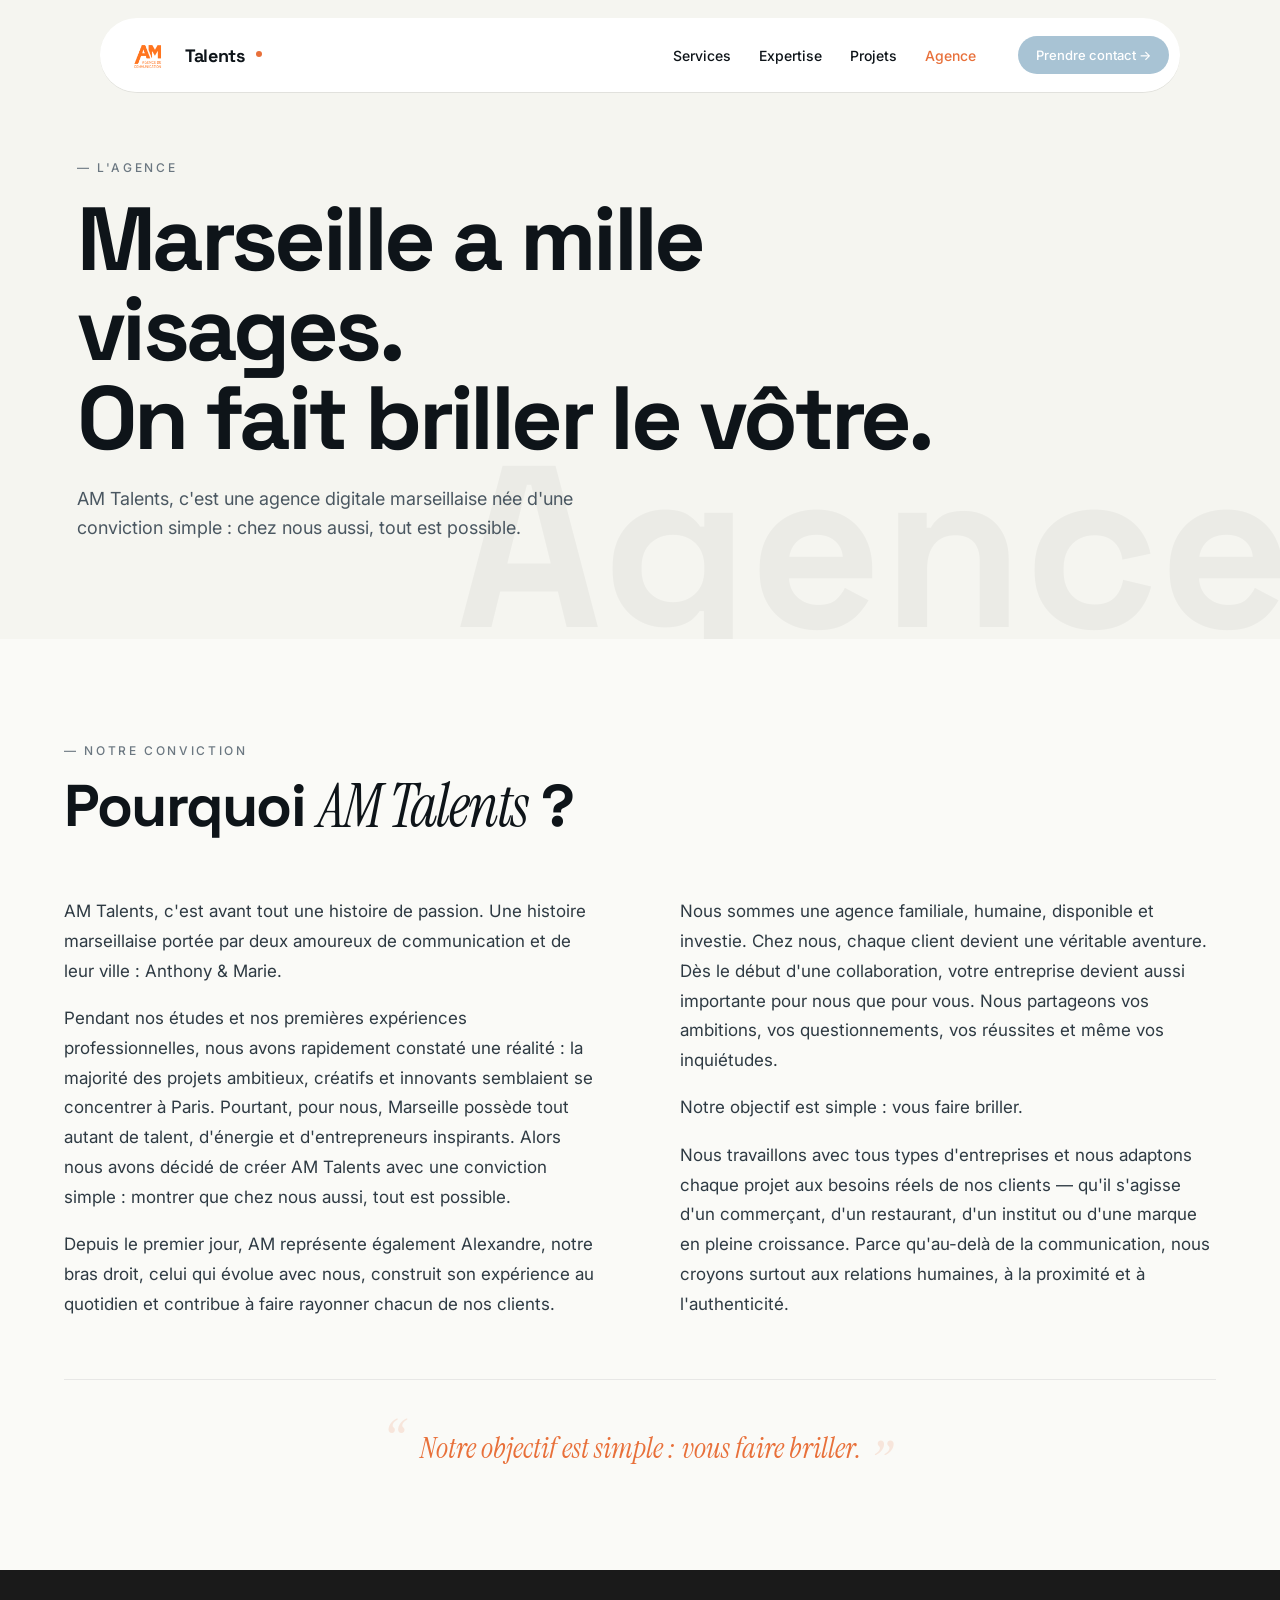
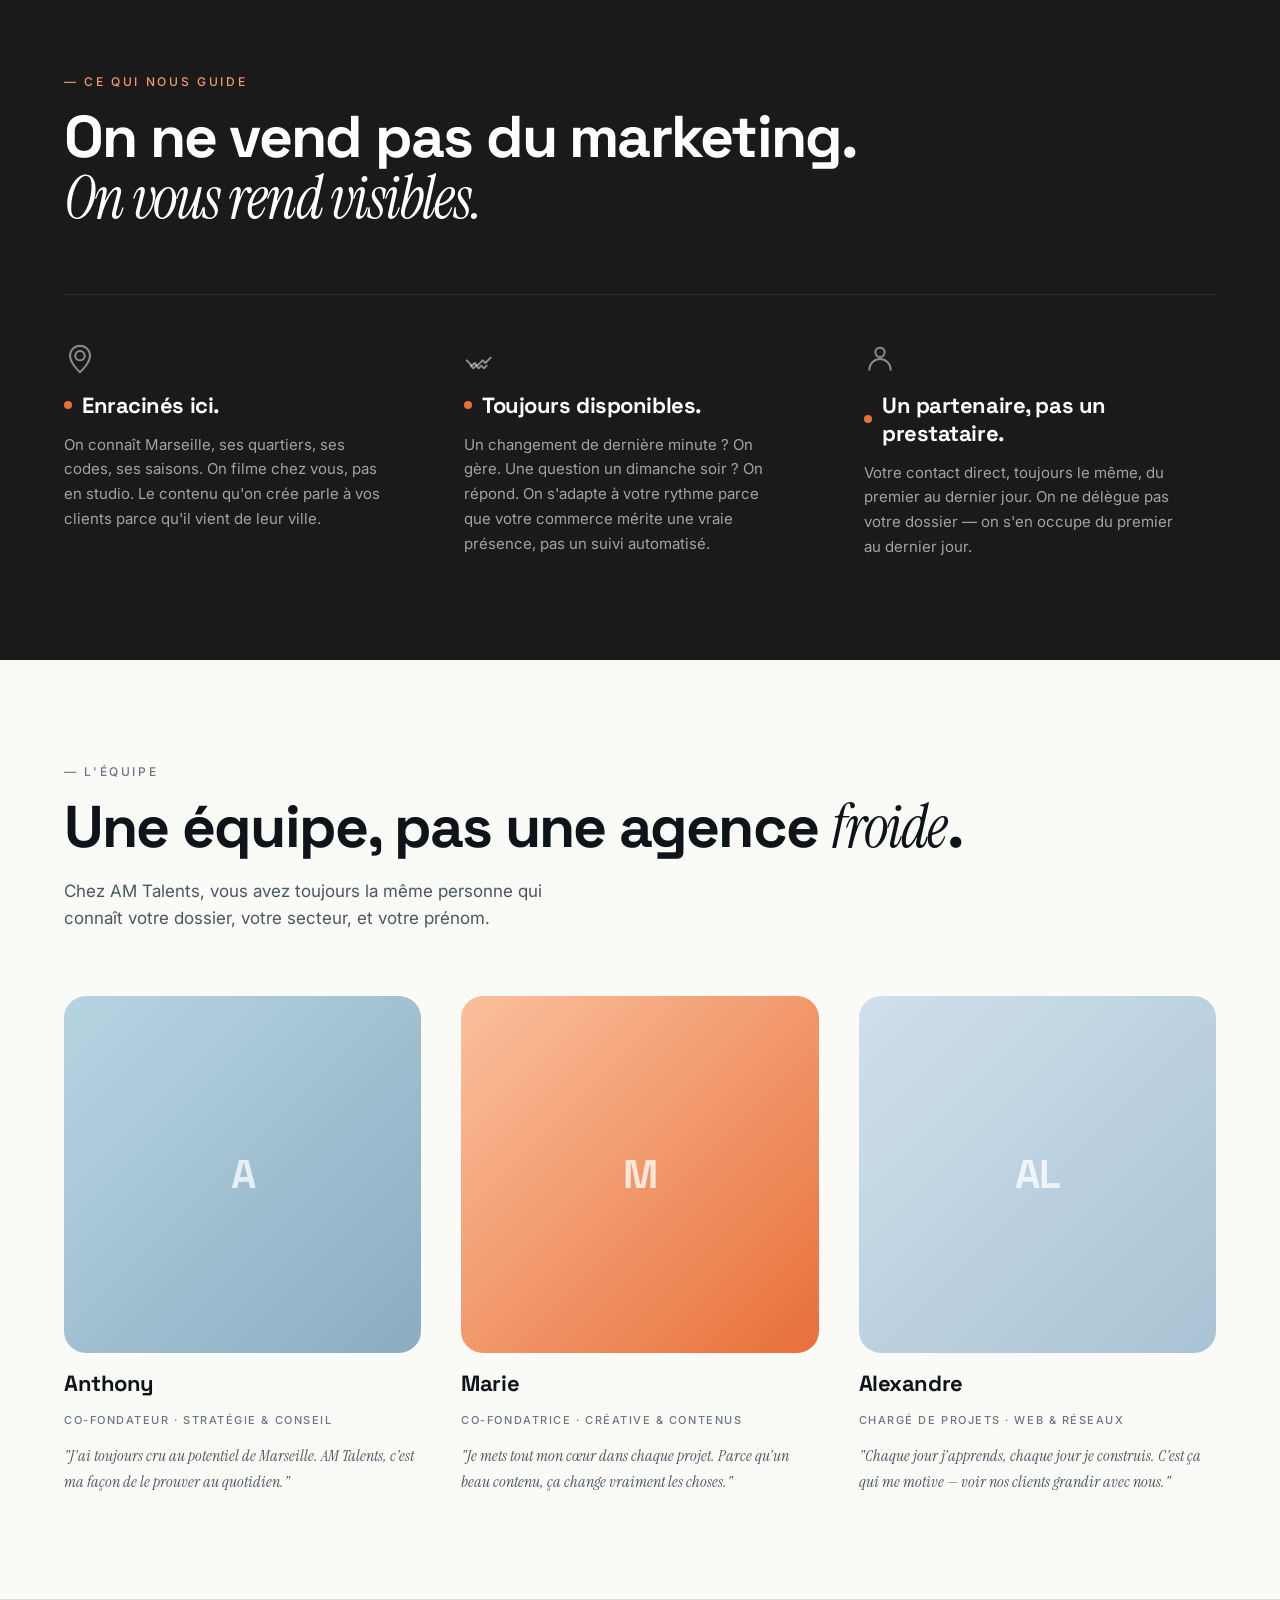
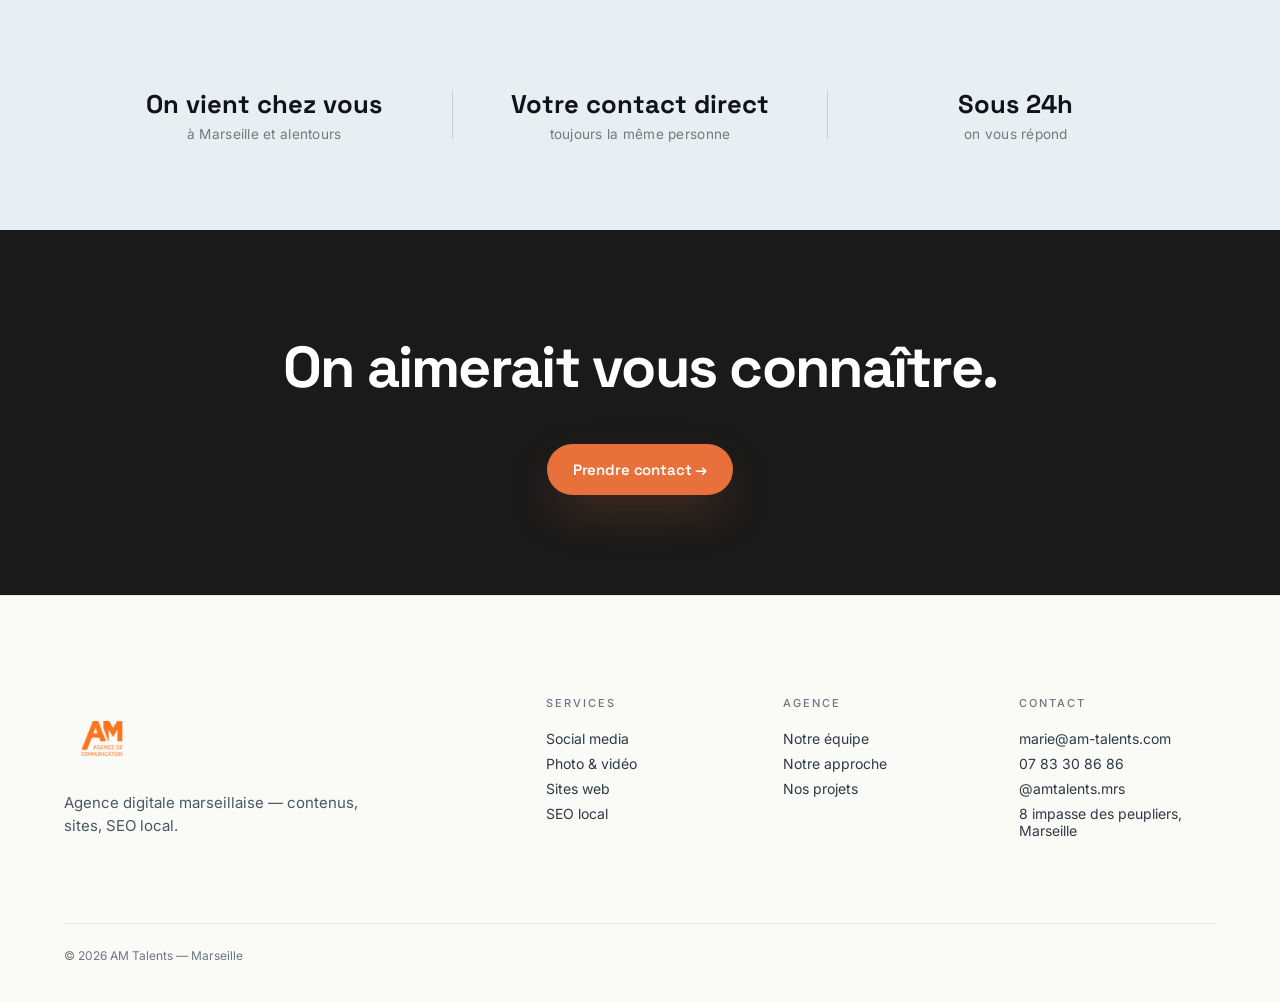
==== agence.html @ e305ae5d "modifs 1" ====
<!DOCTYPE html>
<html lang="fr">
<head>
  <meta charset="UTF-8">
  <meta name="viewport" content="width=device-width, initial-scale=1.0">

  <!-- SEO -->
  <title>L'Agence — AM Talents | Qui sommes-nous ?</title>
  <meta name="description" content="AM Talents, agence digitale née à Marseille. Une équipe proche, investie, qui connaît votre ville et vos clients autant que vous.">
  <meta name="robots" content="index, follow">
  <link rel="canonical" href="https://amtalents.fr/agence.html">
  <link rel="icon" type="image/png" href="./assets/logo_am.png">

  <!-- Open Graph -->
  <meta property="og:type"        content="website">
  <meta property="og:url"         content="https://amtalents.fr/agence.html">
  <meta property="og:title"       content="L'Agence — AM Talents | Marseille">
  <meta property="og:description" content="Une équipe proche, investie, qui connaît votre ville et vos clients autant que vous.">
  <meta property="og:image"       content="https://amtalents.fr/og-image.jpg">
  <meta property="og:locale"      content="fr_FR">
  <meta property="og:site_name"   content="AM Talents">

  <!-- Polices Google Fonts -->
  <link rel="preconnect" href="https://fonts.googleapis.com">
  <link rel="preconnect" href="https://fonts.gstatic.com" crossorigin>
  <link href="https://fonts.googleapis.com/css2?family=Space+Grotesk:wght@400;500;600;700&family=Inter:wght@300;400;500;600&family=Instrument+Serif:ital@0;1&display=swap" rel="stylesheet">

  <!-- Feuilles de style -->
  <link rel="stylesheet" href="./css/main.css">
  <link rel="stylesheet" href="./css/animations.css">
  <link rel="stylesheet" href="./css/layout.css">
  <link rel="stylesheet" href="./css/stats.css">
  <link rel="stylesheet" href="./css/pages.css">
</head>

<body>

  <!-- NAV -->
  <nav class="am-nav am-nav--static" id="am-nav" aria-label="Navigation principale">
    <a href="./index.html" class="am-nav__brand" aria-label="AM Talents — accueil">
      <img src="./assets/logo_am.png" alt="AM Talents" class="am-nav__logo-img">
      <span class="am-nav__word">Talents</span>
      <span class="am-nav__dot" aria-hidden="true"></span>
    </a>
    <div class="am-nav__links">
      <a href="./services.html">Services</a>
      <a href="./expertise.html">Expertise</a>
      <a href="./projets.html">Projets</a>
      <a href="./agence.html" class="am-nav__link--active">Agence</a>
    </div>
    <a href="./contact.html" class="am-nav__cta">Prendre contact →</a>
  </nav>

  <main>

    <!-- HERO SECONDAIRE -->
    <section class="am-page-hero" data-watermark="Agence" aria-labelledby="agence-hero-title">
      <span class="am-page-hero__badge">— L'agence</span>
      <h1 class="am-page-hero__title" id="agence-hero-title">
        Marseille a mille visages.<br>On fait briller le vôtre.
      </h1>
      <p class="am-page-hero__sub">
        AM Talents, c'est une agence digitale marseillaise née d'une conviction simple&nbsp;:
        chez nous aussi, tout est possible.
      </p>
    </section>

    <!-- MANIFESTE -->
    <section class="am-manifesto" aria-labelledby="manifesto-title">
      <div class="am-manifesto__head">
        <span class="am-eyebrow">— Notre conviction</span>
        <h2 class="am-h2" id="manifesto-title">
          Pourquoi <span class="am-serif-italic">AM Talents</span> ?
        </h2>
      </div>
      <div class="am-manifesto__grid" data-reveal>
        <div class="am-manifesto__col">
          <p>AM Talents, c'est avant tout une histoire de passion. Une histoire marseillaise
          portée par deux amoureux de communication et de leur ville&nbsp;: Anthony &amp; Marie.</p>
          <p>Pendant nos études et nos premières expériences professionnelles, nous avons rapidement
          constaté une réalité&nbsp;: la majorité des projets ambitieux, créatifs et innovants
          semblaient se concentrer à Paris. Pourtant, pour nous, Marseille possède tout autant
          de talent, d'énergie et d'entrepreneurs inspirants. Alors nous avons décidé de créer
          AM Talents avec une conviction simple&nbsp;: montrer que chez nous aussi, tout est possible.</p>
          <p>Depuis le premier jour, AM représente également Alexandre, notre bras droit, celui
          qui évolue avec nous, construit son expérience au quotidien et contribue à faire
          rayonner chacun de nos clients.</p>
        </div>
        <div class="am-manifesto__col">
          <p>Nous sommes une agence familiale, humaine, disponible et investie. Chez nous, chaque
          client devient une véritable aventure. Dès le début d'une collaboration, votre entreprise
          devient aussi importante pour nous que pour vous. Nous partageons vos ambitions, vos
          questionnements, vos réussites et même vos inquiétudes.</p>
          <p>Notre objectif est simple&nbsp;: vous faire briller.</p>
          <p>Nous travaillons avec tous types d'entreprises et nous adaptons chaque projet
          aux besoins réels de nos clients — qu'il s'agisse d'un commerçant, d'un restaurant,
          d'un institut ou d'une marque en pleine croissance. Parce qu'au-delà de la communication,
          nous croyons surtout aux relations humaines, à la proximité et à l'authenticité.</p>
        </div>
      </div>

      <figure class="am-manifesto__pull-quote" data-reveal>
        <blockquote>
          Notre objectif est simple&nbsp;: vous faire briller.
        </blockquote>
      </figure>
    </section>

    <!-- VALEURS — 3 piliers enrichis -->
    <section id="expertise" class="am-values am-values--dark" aria-labelledby="values-title">
      <div class="am-values__head">
        <span class="am-eyebrow">— Ce qui nous guide</span>
        <h2 class="am-h2" id="values-title">
          On ne vend pas du marketing.<br>
          <span class="am-serif-italic">On vous rend visibles.</span>
        </h2>
      </div>
      <div class="am-values__grid">

        <div class="am-value-card" data-reveal>
          <div class="am-value-card__icon" aria-hidden="true">
            <!-- Icône pin / local -->
            <svg width="32" height="32" viewBox="0 0 24 24" fill="none" stroke="currentColor" stroke-width="1.5" stroke-linecap="round" stroke-linejoin="round">
              <circle cx="12" cy="9.5" r="3.5"/>
              <path d="M12 2C7.86 2 4.5 5.36 4.5 9.5c0 5.5 7.5 12.5 7.5 12.5s7.5-7 7.5-12.5C19.5 5.36 16.14 2 12 2z"/>
            </svg>
          </div>
          <h3 class="am-value-card__title">
            <span class="am-value-card__dot" aria-hidden="true"></span>
            Enracinés ici.
          </h3>
          <p class="am-value-card__desc">
            On connaît Marseille, ses quartiers, ses codes, ses saisons. On filme chez vous,
            pas en studio. Le contenu qu'on crée parle à vos clients parce qu'il vient de leur ville.
          </p>
        </div>

        <div class="am-value-card" data-reveal data-reveal-delay="200">
          <div class="am-value-card__icon" aria-hidden="true">
            <!-- Icône proches / poignée de main simplifiée -->
            <svg width="32" height="32" viewBox="0 0 24 24" fill="none" stroke="currentColor" stroke-width="1.5" stroke-linecap="round" stroke-linejoin="round">
              <path d="M2 13l4 4 2-2m0 0l2 2 4-4m0 0l2 2 4-4"/>
              <path d="M5 17l2 2 2-2 2 2 2-2 2 2 2-2"/>
            </svg>
          </div>
          <h3 class="am-value-card__title">
            <span class="am-value-card__dot" aria-hidden="true"></span>
            Toujours disponibles.
          </h3>
          <p class="am-value-card__desc">
            Un changement de dernière minute&nbsp;? On gère. Une question un dimanche soir&nbsp;?
            On répond. On s'adapte à votre rythme parce que votre commerce mérite une vraie
            présence, pas un suivi automatisé.
          </p>
        </div>

        <div class="am-value-card" data-reveal data-reveal-delay="400">
          <div class="am-value-card__icon" aria-hidden="true">
            <!-- Icône personne / humain -->
            <svg width="32" height="32" viewBox="0 0 24 24" fill="none" stroke="currentColor" stroke-width="1.5" stroke-linecap="round" stroke-linejoin="round">
              <circle cx="12" cy="7" r="3.5"/>
              <path d="M4 20c0-4.42 3.58-8 8-8s8 3.58 8 8"/>
            </svg>
          </div>
          <h3 class="am-value-card__title">
            <span class="am-value-card__dot" aria-hidden="true"></span>
            Un partenaire, pas un prestataire.
          </h3>
          <p class="am-value-card__desc">
            Votre contact direct, toujours le même, du premier au dernier jour. On ne délègue
            pas votre dossier — on s'en occupe du premier au dernier jour.
          </p>
        </div>

      </div>
    </section>

    <!-- ÉQUIPE -->
    <section class="am-team" aria-labelledby="team-title">
      <div class="am-team__head">
        <span class="am-eyebrow">— L'équipe</span>
        <h2 class="am-h2" id="team-title">Une équipe, pas une agence <span class="am-serif-italic">froide</span>.</h2>
      </div>
      <p class="am-team__intro">
        Chez AM Talents, vous avez toujours la même personne qui connaît votre dossier,
        votre secteur, et votre prénom.
      </p>
      <div class="am-team__grid">

        <div class="am-team-card" data-reveal>
          <div class="am-team-card__photo am-team-card__photo--a" aria-hidden="true">A</div>
          <h3 class="am-team-card__name">Anthony</h3>
          <p class="am-team-card__role">Co-fondateur · Stratégie &amp; Conseil</p>
          <p class="am-team-card__bio">
            "J'ai toujours cru au potentiel de Marseille. AM Talents, c'est ma façon
            de le prouver au quotidien."
          </p>
        </div>

        <div class="am-team-card" data-reveal>
          <div class="am-team-card__photo am-team-card__photo--b" aria-hidden="true">M</div>
          <h3 class="am-team-card__name">Marie</h3>
          <p class="am-team-card__role">Co-fondatrice · Créative &amp; Contenus</p>
          <p class="am-team-card__bio">
            "Je mets tout mon cœur dans chaque projet. Parce qu'un beau contenu,
            ça change vraiment les choses."
          </p>
        </div>

        <div class="am-team-card" data-reveal>
          <div class="am-team-card__photo am-team-card__photo--c" aria-hidden="true">AL</div>
          <h3 class="am-team-card__name">Alexandre</h3>
          <p class="am-team-card__role">Chargé de projets · Web &amp; Réseaux</p>
          <p class="am-team-card__bio">
            "Chaque jour j'apprends, chaque jour je construis. C'est ça qui me motive —
            voir nos clients grandir avec nous."
          </p>
        </div>

      </div>
    </section>

    <!-- ENGAGEMENTS -->
    <div class="am-engagements">
      <div class="am-engagement">
        <div class="am-engagement__title">On vient chez vous</div>
        <div class="am-engagement__sub">à Marseille et alentours</div>
      </div>
      <div class="am-engagement__sep" aria-hidden="true"></div>
      <div class="am-engagement">
        <div class="am-engagement__title">Votre contact direct</div>
        <div class="am-engagement__sub">toujours la même personne</div>
      </div>
      <div class="am-engagement__sep" aria-hidden="true"></div>
      <div class="am-engagement">
        <div class="am-engagement__title">Sous 24h</div>
        <div class="am-engagement__sub">on vous répond</div>
      </div>
    </div>

    <!-- CTA FINAL -->
    <section class="am-cta-dark" aria-label="Prendre contact">
      <h2 class="am-cta-dark__title">On aimerait vous connaître.</h2>
      <a href="./contact.html" class="am-btn am-btn--primary">Prendre contact →</a>
    </section>

  </main>

  <!-- FOOTER -->
  <footer class="am-footer" aria-label="Pied de page AM Talents">
    <div class="am-footer__top">
      <div class="am-footer__brand">
        <img src="./assets/logo_am.png" alt="AM Talents" class="am-footer__logo-img">
        <p>Agence digitale marseillaise — contenus, sites, SEO local.</p>
      </div>
      <div class="am-footer__cols">
        <div>
          <div class="am-footer__h">Services</div>
          <a href="./services.html">Social media</a>
          <a href="./services.html">Photo &amp; vidéo</a>
          <a href="./services.html">Sites web</a>
          <a href="./services.html">SEO local</a>
        </div>
        <div>
          <div class="am-footer__h">Agence</div>
          <a href="./agence.html">Notre équipe</a>
          <a href="./expertise.html">Notre approche</a>
          <a href="./projets.html">Nos projets</a>
        </div>
        <div>
          <div class="am-footer__h">Contact</div>
          <a href="mailto:marie@am-talents.com">marie@am-talents.com</a>
          <a href="tel:0783308686">07 83 30 86 86</a>
          <a href="https://www.instagram.com/amtalents.mrs">@amtalents.mrs</a>
          <a href="./contact.html">8 impasse des peupliers, Marseille</a>
        </div>
      </div>
    </div>
    <div class="am-footer__bottom">
      <span>© 2026 AM Talents — Marseille</span>
    </div>
  </footer>

  <!-- JS -->
  <script type="module" src="./js/main.js"></script>

</body>
</html>
---- css/main.css ----
/* =========================================================
   AM TALENTS — main.css
   Variables CSS, reset, base, utilitaires partagés
========================================================= */

/* --- Tokens de design --- */
:root {
  /* Palette steel */
  --am-steel-50:  #F2F7FB;
  --am-steel-100: #E4EEF5;
  --am-steel-200: #D0E0EC;
  --am-steel-300: #B8D4E3;
  --am-steel-400: #A8C3D4;
  --am-steel-500: #8AADC2;
  --am-steel-600: #5C8AA5;
  --am-steel-700: #3E6884;

  /* Palette orange */
  --am-orange-50:  #FFF3EC;
  --am-orange-100: #FFE0CD;
  --am-orange-200: #FBC09D;
  --am-orange-300: #F29A6A;
  --am-orange-400: #E8703A;
  --am-orange-500: #D25A24;
  --am-orange-600: #B0441A;

  /* Palette ink */
  --am-ink-900: #0E1419;
  --am-ink-800: #1B242B;
  --am-ink-700: #2E3A43;
  --am-ink-600: #4A5761;
  --am-ink-500: #6B7781;
  --am-ink-400: #8D98A1;
  --am-ink-300: #B6BEC5;
  --am-ink-200: #D8DDE2;
  --am-ink-100: #ECEFF2;
  --am-ink-50:  #F6F8FA;
  --am-white:   #FFFFFF;
  --am-paper:   #FAFAF7;

  /* Couleurs sémantiques */
  --am-bg:        var(--am-paper);
  --am-bg-alt:    var(--am-white);
  --am-bg-soft:   var(--am-steel-50);
  --am-bg-invert: var(--am-ink-900);

  --am-fg:        var(--am-ink-900);
  --am-fg-muted:  var(--am-ink-600);
  --am-fg-soft:   var(--am-ink-400);
  --am-fg-invert: var(--am-white);

  --am-border:        rgba(14, 20, 25, 0.08);
  --am-border-strong: rgba(14, 20, 25, 0.16);

  --am-accent:       var(--am-orange-400);
  --am-accent-hover: var(--am-orange-500);
  --am-primary:      var(--am-steel-400);
  --am-primary-soft: var(--am-steel-100);

  /* Typographies — NE JAMAIS MODIFIER */
  --am-font-display: 'Space Grotesk', ui-sans-serif, system-ui, sans-serif;
  --am-font-body:    'Inter', ui-sans-serif, system-ui, sans-serif;
  --am-font-serif:   'Instrument Serif', ui-serif, Georgia, serif;

  /* Échelle typographique */
  --am-text-xs:   12px;
  --am-text-sm:   14px;
  --am-text-base: 16px;
  --am-text-md:   18px;
  --am-text-lg:   22px;
  --am-text-xl:   28px;
  --am-text-2xl:  36px;
  --am-text-3xl:  48px;
  --am-text-4xl:  64px;

  /* Interlignage */
  --am-leading-tight:   1.02;
  --am-leading-snug:    1.15;
  --am-leading-normal:  1.45;
  --am-leading-relaxed: 1.6;

  /* Espacement des lettres */
  --am-tracking-tight: -0.03em;
  --am-tracking-mega:   0.22em;

  /* Bordures arrondies */
  --am-radius-sm:  8px;
  --am-radius-md:  14px;
  --am-radius-lg:  22px;
  --am-radius-xl:  32px;
  --am-radius-pill: 999px;

  /* Ombres */
  --am-shadow-xs: 0 1px 2px rgba(14,20,25,.05);
  --am-shadow-sm: 0 2px 6px rgba(14,20,25,.06), 0 1px 2px rgba(14,20,25,.04);
  --am-shadow-md: 0 10px 24px -8px rgba(14,20,25,.14), 0 2px 6px rgba(14,20,25,.05);
  --am-shadow-lg: 0 28px 60px -20px rgba(14,20,25,.22), 0 6px 14px -6px rgba(14,20,25,.08);
  --am-shadow-glow: 0 20px 50px -12px rgba(232,112,58,.35);

  /* Courbes d'animation */
  --am-ease-out:    cubic-bezier(0.22, 1, 0.36, 1);
  --am-ease-spring: cubic-bezier(0.34, 1.56, 0.64, 1);
  --am-dur-fast:    160ms;
  --am-dur-base:    280ms;
}

/* --- Reset --- */
*, *::before, *::after { box-sizing: border-box; }

html, body {
  margin: 0;
  padding: 0;
  scroll-behavior: smooth;
}

body {
  font-family: var(--am-font-body);
  color: var(--am-fg);
  background: var(--am-bg);
  -webkit-font-smoothing: antialiased;
  text-rendering: optimizeLegibility;
}

/* --- Utilitaires partagés --- */

.am-eyebrow {
  font-size: 12px;
  letter-spacing: 0.22em;
  text-transform: uppercase;
  color: var(--am-ink-500);
  font-weight: 500;
  font-family: var(--am-font-body);
}

.am-h2 {
  font-family: var(--am-font-display);
  font-weight: 700;
  font-size: clamp(36px, 4.6vw, 68px);
  line-height: 1.04;
  letter-spacing: -0.03em;
  color: var(--am-ink-900);
  margin: 16px 0 0;
  text-wrap: balance;
}

.am-serif-italic {
  font-family: var(--am-font-serif);
  font-style: italic;
  font-weight: 400;
}

/* --- Boutons --- */

.am-btn {
  display: inline-flex;
  align-items: center;
  gap: 8px;
  font-family: var(--am-font-display);
  font-weight: 600;
  font-size: 15px;
  letter-spacing: -0.01em;
  text-decoration: none;
  cursor: pointer;
  border: 0;
  border-radius: 999px;
  padding: 16px 26px;
  transition: all var(--am-dur-base) var(--am-ease-out);
}

.am-btn--primary {
  background: var(--am-orange-400);
  color: #fff;
  box-shadow: var(--am-shadow-glow);
}

.am-btn--primary:hover {
  background: var(--am-orange-500);
  transform: translateY(-2px);
}

.am-btn--outline {
  background: transparent;
  color: var(--am-ink-900);
  border: 1.5px solid var(--am-ink-900);
}

.am-btn--outline:hover {
  background: var(--am-ink-900);
  color: var(--am-paper);
}

.am-btn--ghost {
  background: transparent;
  color: var(--am-ink-900);
  padding: 14px 4px;
}

.am-btn--ghost:hover {
  color: var(--am-orange-400);
}

/* --- Tag --- */

.am-tag {
  display: inline-flex;
  align-items: center;
  background: rgba(26,26,26,0.06);
  color: #1a1a1a;
  border: 1px solid rgba(26,26,26,0.12);
  font-size: 0.72rem;
  font-weight: 500;
  padding: 0.3rem 0.75rem;
  border-radius: 99px;
  letter-spacing: 0.02em;
}
---- css/animations.css ----
/* =========================================================
   AM TALENTS — animations.css
   Toutes les keyframes et transitions CSS du site
========================================================= */

/* --- Pulsation orange (eyebrow hero) --- */
@keyframes am-pulse {
  0%   { box-shadow: 0 0 0 0 rgba(232,112,58,0.6); }
  70%  { box-shadow: 0 0 0 10px rgba(232,112,58,0); }
  100% { box-shadow: 0 0 0 0 rgba(232,112,58,0); }
}

/* --- Flottement des chips --- */
@keyframes am-float {
  0%, 100% { translate: 0 0; }
  50%       { translate: 0 -8px; }
}

/* --- Feed téléphone (section services) --- */
@keyframes am-scroll-feed {
  0%   { transform: translateY(0); }
  100% { transform: translateY(-50%); }
}

/* =========================================================
   Animations d'entrée hero
========================================================= */

@keyframes am-fade-in-up {
  from { opacity: 0; transform: translateY(24px); }
  to   { opacity: 1; transform: translateY(0); }
}

@keyframes am-fade-in-down {
  from { opacity: 0; transform: translateY(-16px); }
  to   { opacity: 1; transform: translateY(0); }
}

@keyframes am-slide-in-right {
  from { opacity: 0; transform: translateX(48px); }
  to   { opacity: 1; transform: translateX(0); }
}

/* --- Barre de scroll verticale animée --- */
@keyframes am-slide-down {
  0%   { transform: translateY(-100%); }
  100% { transform: translateY(250%); }
}

/* --- Point live vert sur les chips (scale + opacity) --- */
@keyframes am-live-pulse {
  0%, 100% { transform: scale(1);   opacity: 1; }
  50%       { transform: scale(1.4); opacity: 0.4; }
}

/* =========================================================
   Scroll reveal — état initial et état révélé
   L'IntersectionObserver dans animations.js ajoute .is-revealed
========================================================= */

[data-reveal] {
  opacity: 0;
  transform: translateY(28px);
  transition: opacity 0.65s ease, transform 0.65s ease;
}

[data-reveal="fade-left"] {
  transform: translateX(32px);
}

[data-reveal="fade-right"] {
  transform: translateX(-32px);
}

[data-reveal="fade-up"] {
  transform: translateY(28px);
}

[data-reveal].is-revealed {
  opacity: 1;
  transform: translate(0, 0);
}

[data-reveal-delay="100"] { transition-delay: 0.10s; }
[data-reveal-delay="200"] { transition-delay: 0.20s; }
[data-reveal-delay="300"] { transition-delay: 0.30s; }
[data-reveal-delay="400"] { transition-delay: 0.40s; }
[data-reveal-delay="500"] { transition-delay: 0.50s; }
---- css/layout.css ----
/* =========================================================
   AM TALENTS — layout.css
   Navbar flottante et footer
========================================================= */

/* --- Navbar --- */

.am-nav {
  position: fixed;
  top: 18px;
  left: 50%;
  transform: translateX(-50%);
  z-index: 50;
  display: flex;
  align-items: center;
  gap: 28px;
  /* Glassmorphism renforcé — lisible sur la vidéo sombre */
  background: rgba(255, 255, 255, 0.12);
  backdrop-filter: blur(20px) saturate(180%);
  -webkit-backdrop-filter: blur(20px) saturate(180%);
  border: 1px solid rgba(255, 255, 255, 0.20);
  box-shadow: 0 4px 24px rgba(0, 0, 0, 0.15);
  border-radius: 999px;
  padding: 10px 10px 10px 22px;
  transition: all var(--am-dur-base) var(--am-ease-out);
  width: min(92vw, 1080px);
}

/* Liens blancs sur fond sombre (hero vidéo) */
.am-nav .am-nav__links a { color: rgba(255, 255, 255, 0.85); }
.am-nav .am-nav__links a:hover { color: var(--am-orange-400); }
.am-nav .am-nav__word { color: rgba(255, 255, 255, 0.9); }

/* Au scroll : fond blanc opaque, texte sombre */
.am-nav.scrolled {
  background: rgba(255, 255, 255, 0.95);
  backdrop-filter: blur(20px) saturate(180%);
  -webkit-backdrop-filter: blur(20px) saturate(180%);
  border-color: var(--am-border);
  box-shadow: var(--am-shadow-md);
  width: min(88vw, 980px);
}

.am-nav.scrolled .am-nav__links a { color: var(--am-ink-700); }
.am-nav.scrolled .am-nav__links a:hover { color: var(--am-orange-400); }
.am-nav.scrolled .am-nav__word { color: var(--am-steel-700); }

/* Pages intérieures — navbar toujours visible, fond blanc forcé */
.am-nav--static {
  background: rgba(255, 255, 255, 0.97) !important;
  backdrop-filter: blur(20px);
  box-shadow: 0 1px 0 rgba(0,0,0,0.08);
}
.am-nav--static .am-nav__links a,
.am-nav--static .am-nav__word {
  color: var(--am-ink-900) !important;
}
.am-nav--static .am-nav__links a:hover {
  color: var(--am-orange-400) !important;
}

.am-nav__brand {
  display: flex;
  align-items: center;
  gap: 10px;
  text-decoration: none;
  color: var(--am-ink-900);
}

.am-nav__logo-img {
  height: 52px;
  width: auto;
  display: block;
}

.am-nav__word {
  font-family: var(--am-font-display);
  font-weight: 700;
  font-size: 18px;
  letter-spacing: -0.02em;
  color: var(--am-steel-700);
}

.am-nav__dot {
  width: 6px;
  height: 6px;
  border-radius: 50%;
  background: var(--am-orange-400);
  vertical-align: middle;
  margin-left: 2px;
  position: relative;
  top: -1px;
}

.am-nav__links {
  display: flex;
  gap: 28px;
  margin-left: auto;
  margin-right: 14px;
}

.am-nav__links a {
  font-size: 14px;
  color: var(--am-ink-700);
  text-decoration: none;
  font-weight: 500;
  transition: color var(--am-dur-fast) var(--am-ease-out);
}

.am-nav__links a:hover {
  color: var(--am-orange-400);
}

.am-nav__cta {
  background: var(--am-steel-400);
  color: #fff;
  padding: 11px 18px;
  border-radius: 999px;
  font-size: 13px;
  font-weight: 500;
  text-decoration: none;
  display: inline-flex;
  align-items: center;
  gap: 6px;
  transition: all var(--am-dur-fast) var(--am-ease-out);
}

.am-nav__cta:hover {
  background: var(--am-orange-400);
  transform: translateY(-1px);
}

/* --- Footer --- */

.am-footer {
  background: var(--am-paper);
  padding: 100px 64px 40px;
  border-top: 1px solid var(--am-border);
}

.am-footer__top {
  display: grid;
  grid-template-columns: 1.2fr 2fr;
  gap: 80px;
  margin-bottom: 80px;
}

.am-footer__mega {
  font-family: var(--am-font-display);
  font-weight: 700;
  font-size: clamp(56px, 7vw, 96px);
  letter-spacing: -0.04em;
  line-height: 1;
  color: var(--am-ink-900);
  margin-bottom: 16px;
}

/* Point orange dans le mega titre */
.am-footer__mega-dot {
  color: var(--am-orange-400);
}

.am-footer__logo-img {
  height: 80px;
  width: auto;
  display: block;
  margin-bottom: 1rem;
}

.am-footer__brand p {
  color: var(--am-ink-600);
  font-size: 15px;
  line-height: 1.5;
  margin: 0;
  max-width: 300px;
}

.am-footer__cols {
  display: grid;
  grid-template-columns: repeat(3, 1fr);
  gap: 40px;
}

.am-footer__h {
  font-size: 11px;
  letter-spacing: 0.18em;
  text-transform: uppercase;
  color: var(--am-ink-500);
  font-weight: 500;
  margin-bottom: 16px;
}

.am-footer__cols a {
  display: block;
  color: var(--am-ink-700);
  text-decoration: none;
  font-size: 14px;
  padding: 4px 0;
  transition: color var(--am-dur-fast);
  cursor: pointer;
}

.am-footer__cols a:hover {
  color: var(--am-orange-400);
}

.am-footer__bottom {
  display: flex;
  justify-content: space-between;
  padding-top: 24px;
  border-top: 1px solid var(--am-border);
  font-size: 12px;
  color: var(--am-ink-500);
}

/* --- Responsive --- */

@media (max-width: 960px) {
  .am-footer__top { grid-template-columns: 1fr; gap: 48px; }
  .am-footer__cols { grid-template-columns: repeat(2, 1fr); }
}

@media (max-width: 640px) {
  .am-footer { padding-left: 24px; padding-right: 24px; }
  .am-nav { width: 92vw; padding: 8px 8px 8px 16px; }
  .am-nav__links { display: none; }
  .am-footer__cols { grid-template-columns: 1fr; }
}
---- css/stats.css ----
/* =========================================================
   AM TALENTS — stats.css
   Compteurs 23 / 180+ / 10j / 4.9
========================================================= */

.am-expertise__stats {
  display: grid;
  grid-template-columns: repeat(4, 1fr);
  gap: 24px;
  border-top: 1px solid rgba(14,20,25,0.1);
  padding-top: 48px;
}

.am-stat__n {
  font-family: var(--am-font-display);
  font-weight: 700;
  font-size: clamp(48px, 5.5vw, 88px);
  line-height: 1;
  letter-spacing: -0.03em;
  color: var(--am-ink-900);
}

/* 2e et 4e compteurs en orange */
.am-stat:nth-child(2) .am-stat__n,
.am-stat:nth-child(4) .am-stat__n {
  color: var(--am-orange-400);
}

.am-stat__l {
  font-size: 13px;
  color: var(--am-ink-600);
  margin-top: 8px;
  letter-spacing: 0.02em;
}

/* --- Responsive --- */

@media (max-width: 960px) {
  .am-expertise__stats { grid-template-columns: repeat(2, 1fr); }
}

@media (max-width: 640px) {
  .am-expertise__stats { grid-template-columns: repeat(2, 1fr); }
}
---- css/pages.css ----
/* =========================================================
   AM TALENTS — pages.css
   Styles communs aux pages secondaires (hors index.html)
========================================================= */

/* --- Hero secondaire (toutes les pages intérieures) --- */

.am-page-hero {
  min-height: 65vh;
  display: flex;
  flex-direction: column;
  justify-content: flex-end;
  padding: 10rem 6% 6rem;
  position: relative;
  overflow: hidden;
  background: #F5F5F0;
}

/* Texte filigrane en arrière-plan via data-watermark */
.am-page-hero::before {
  content: attr(data-watermark);
  position: absolute;
  bottom: -0.1em;
  right: -0.05em;
  font-size: clamp(8rem, 18vw, 16rem);
  font-weight: 700;
  color: rgba(0,0,0,0.04);
  line-height: 1;
  pointer-events: none;
  font-family: var(--am-font-display);
  white-space: nowrap;
  user-select: none;
}

/* Variante courte (contact) */
.am-page-hero--short {
  min-height: 40vh;
}

.am-page-hero__badge {
  font-size: 12px;
  letter-spacing: 0.22em;
  text-transform: uppercase;
  color: var(--am-ink-500);
  font-weight: 500;
  font-family: var(--am-font-body);
  display: block;
  margin-bottom: 20px;
}

.am-page-hero__title {
  font-family: var(--am-font-display);
  font-weight: 700;
  font-size: clamp(3rem, 7vw, 6rem);
  line-height: 1.0;
  letter-spacing: -0.04em;
  color: var(--am-ink-900);
  margin: 0 0 20px;
  max-width: 860px;
  position: relative;
  z-index: 1;
}

.am-page-hero__sub {
  font-size: 18px;
  line-height: 1.65;
  color: var(--am-ink-600);
  max-width: 580px;
  margin: 0;
  position: relative;
  z-index: 1;
}

/* --- Navbar : état scrolled renforcé pour pages intérieures --- */

.am-nav.scrolled {
  background: rgba(255, 255, 255, 0.97);
  backdrop-filter: blur(20px);
  box-shadow: 0 1px 0 rgba(0,0,0,0.08);
}
.am-nav.scrolled .am-nav__links a,
.am-nav.scrolled .am-nav__word {
  color: var(--am-ink-900);
}

/* --- État actif dans la navbar --- */

.am-nav.scrolled .am-nav__links .am-nav__link--active,
.am-nav--static .am-nav__links .am-nav__link--active {
  color: var(--am-orange-400) !important;
}

/* =========================================================
   PAGE SERVICES
========================================================= */

/* --- Blocs services détaillés --- */

.am-services-detail {
  background: var(--am-paper);
  padding: 100px 64px;
}

.am-service-block {
  display: grid;
  grid-template-columns: 80px 1fr;
  gap: 60px;
  padding: 80px 60px;
  border-top: 2px solid var(--am-border);
  position: relative;
  overflow: hidden;
  transition: border-top-color 0.3s ease;
}

.am-service-block:first-child {
  border-top: none;
  padding-top: 0;
}

.am-service-block:hover {
  border-top-color: var(--am-orange-400);
}

/* Fond alternant blanc / crème */
.am-service-block:nth-child(even) {
  background: #F5F5F0;
}

/* Numéro géant en filigrane derrière le bloc */
.am-service-block::before {
  content: attr(data-num);
  position: absolute;
  top: 50%;
  right: 32px;
  transform: translateY(-50%);
  font-size: 8rem;
  font-weight: 700;
  color: rgba(232,112,58,0.06);
  font-family: var(--am-font-display);
  pointer-events: none;
  line-height: 1;
  letter-spacing: -0.05em;
  user-select: none;
}

.am-service-block__num {
  font-family: var(--am-font-display);
  font-weight: 700;
  font-size: 48px;
  color: var(--am-ink-200);
  letter-spacing: -0.03em;
  line-height: 1;
  padding-top: 6px;
}

.am-service-block__title {
  font-family: var(--am-font-display);
  font-weight: 700;
  font-size: clamp(32px, 4vw, 52px);
  letter-spacing: -0.02em;
  margin: 0 0 16px;
  color: var(--am-ink-900);
}

.am-service-block__tagline {
  font-family: var(--am-font-serif);
  font-style: italic;
  font-size: 24px;
  color: var(--am-orange-400);
  margin: 0 0 28px;
  line-height: 1.4;
}

.am-service-block__desc {
  font-size: 17px;
  line-height: 1.8;
  color: var(--am-ink-600);
  margin: 0 0 24px;
  max-width: 580px;
}

.am-service-block__tags {
  display: flex;
  flex-wrap: wrap;
  gap: 8px;
}

/* --- Section "Comment on travaille" --- */

.am-process {
  background: var(--am-steel-50);
  padding: 120px 64px;
}

/* Variante sombre (services.html) */
.am-process--dark {
  background: #1a1a1a;
}

.am-process--dark .am-h2,
.am-process--dark .am-process__head .am-h2 {
  color: #fff;
  font-size: clamp(2.5rem, 5vw, 4rem);
}

.am-process--dark .am-eyebrow {
  color: var(--am-orange-300);
}

.am-process--dark .am-process__step-title {
  color: #fff;
}

.am-process--dark .am-process__step-desc {
  color: rgba(255,255,255,0.6);
}

.am-process--dark .am-process__steps {
  border-top-color: rgba(255,255,255,0.1);
  position: relative;
}

/* Ligne de connexion pointillée entre les étapes */
.am-process--dark .am-process__step {
  position: relative;
}

.am-process--dark .am-process__step:not(:last-child)::after {
  content: '';
  position: absolute;
  top: 8px;
  right: -24px;
  width: 48px;
  border-top: 1px dashed rgba(255,255,255,0.15);
  pointer-events: none;
}

.am-process__head {
  margin-bottom: 64px;
}

.am-process__steps {
  display: grid;
  grid-template-columns: repeat(3, 1fr);
  gap: 48px;
  border-top: 1px solid var(--am-border);
  padding-top: 48px;
}

.am-process__step-num {
  font-family: var(--am-font-display);
  font-weight: 700;
  font-size: 13px;
  letter-spacing: 0.1em;
  color: var(--am-orange-400);
  margin-bottom: 16px;
}

.am-process__step-title {
  font-family: var(--am-font-display);
  font-weight: 700;
  font-size: 26px;
  letter-spacing: -0.02em;
  color: var(--am-ink-900);
  margin: 0 0 16px;
}

.am-process__step-desc {
  font-size: 16px;
  line-height: 1.7;
  color: var(--am-ink-700);
  margin: 0;
}

/* --- Note éditoriale inter-sections (services) --- */

.am-services-note {
  background: #F5F5F0;
  padding: 80px 64px;
  text-align: center;
  border-top: 1px solid rgba(26,26,26,0.08);
}

.am-services-note__inner {
  max-width: 680px;
  margin: 0 auto;
  display: flex;
  flex-direction: column;
  align-items: center;
  gap: 2rem;
}

.am-services-note__text {
  font-family: var(--am-font-serif);
  font-style: italic;
  font-size: clamp(1.1rem, 2vw, 1.4rem);
  line-height: 1.7;
  color: var(--am-ink-700);
  margin: 0;
}

/* --- Listes dans les blocs services --- */

.am-service-block__list {
  font-size: 17px;
  line-height: 1.8;
  color: var(--am-ink-600);
  margin: 0 0 24px;
  max-width: 580px;
  padding-left: 1.4rem;
}

.am-service-block__list li {
  margin-bottom: 2px;
}

.am-service-block__list li::marker {
  color: var(--am-orange-400);
}

/* --- Paragraphes multiples dans le manifeste --- */

.am-manifesto__col p {
  margin: 0 0 1.1rem;
}

.am-manifesto__col p:last-child {
  margin-bottom: 0;
}

/* --- CTA sombre (services + projets) --- */

.am-cta-dark {
  background: #1a1a1a;
  padding: 100px 64px;
  text-align: center;
}

.am-cta-dark__title {
  font-family: var(--am-font-display);
  font-weight: 700;
  font-size: clamp(36px, 4.5vw, 68px);
  letter-spacing: -0.03em;
  color: #fff;
  margin: 0 0 40px;
}

/* =========================================================
   PAGE PROJETS
========================================================= */

.am-projects-page {
  background: var(--am-paper);
  padding: 100px 64px;
}

/* --- Grille 2 colonnes égales --- */

.am-portfolio__grid {
  display: grid;
  grid-template-columns: repeat(2, 1fr);
  gap: 1.5rem;
}

.am-project {
  display: flex;
  flex-direction: column;
  gap: 16px;
  cursor: pointer;
  transition: transform 0.3s cubic-bezier(0.34, 1.56, 0.64, 1);
}

.am-project:hover {
  transform: translateY(-6px);
}

.am-project__cover {
  width: 100%;
  border-radius: 12px;
  position: relative;
  overflow: hidden;
}

.am-project__cover-img {
  width: 100%;
  height: auto;
  display: block;
}

/* Mademoiselle Beauté — pas de PNG, gradient de substitution */
.am-project__cover--mllbeaute {
  background: linear-gradient(135deg, #C4A0B0, #E8C4D0);
  aspect-ratio: 3/2;
}

/* Numéro filigrane dans la cover */
.am-project__num {
  position: absolute;
  bottom: 20px;
  right: 24px;
  font-family: var(--am-font-display);
  font-weight: 700;
  font-size: 56px;
  color: rgba(255,255,255,0.5);
  letter-spacing: -0.04em;
  line-height: 1;
  z-index: 1;
  pointer-events: none;
  user-select: none;
}

/* Texte sous la cover */
.am-project__cat {
  font-size: 11px;
  letter-spacing: 0.18em;
  text-transform: uppercase;
  color: var(--am-ink-500);
  font-weight: 500;
}

.am-project__title {
  font-family: var(--am-font-display);
  font-weight: 700;
  font-size: 26px;
  letter-spacing: -0.02em;
  margin: 6px 0 0;
  color: var(--am-ink-900);
}

/* --- Hover overlay --- */

.am-project__hover-overlay {
  position: absolute;
  inset: 0;
  background: rgba(26,26,26,0.85);
  display: flex;
  flex-direction: column;
  justify-content: center;
  align-items: center;
  text-align: center;
  padding: 2rem;
  opacity: 0;
  transition: opacity 0.3s ease;
  border-radius: inherit;
  z-index: 3;
}

.am-project__cover:hover .am-project__hover-overlay {
  opacity: 1;
}

.am-project__hover-name {
  font-family: var(--am-font-display);
  font-size: 1.4rem;
  font-weight: 700;
  color: white;
  margin-bottom: 0.6rem;
}

.am-project__hover-services {
  font-size: 0.8rem;
  color: rgba(255,255,255,0.65);
  letter-spacing: 0.05em;
}

/* --- Témoignages --- */

.am-testimonials {
  background: #F5F5F0;
  padding: 100px 64px;
}

.am-testimonials__head {
  margin-bottom: 60px;
}

.am-testimonials__grid {
  display: grid;
  grid-template-columns: repeat(3, 1fr);
  gap: 32px;
}

.am-testimonial-card {
  background: #fff;
  border-radius: 0 22px 22px 0;
  border-left: 3px solid var(--am-orange-400);
  padding: 36px;
  box-shadow: var(--am-shadow-sm);
  display: flex;
  flex-direction: column;
  gap: 20px;
  position: relative;
}

/* Guillemet décoratif */
.am-testimonial-card::before {
  content: '"';
  position: absolute;
  top: 12px;
  left: 24px;
  font-size: 4rem;
  line-height: 1;
  color: rgba(232,112,58,0.18);
  font-family: var(--am-font-serif);
  pointer-events: none;
  user-select: none;
}

.am-testimonial-card__stars {
  color: var(--am-orange-400);
  font-size: 16px;
  letter-spacing: 2px;
}

.am-testimonial-card__quote {
  font-family: var(--am-font-serif);
  font-style: italic;
  font-size: 18px;
  line-height: 1.65;
  color: var(--am-ink-800);
  margin: 0;
  flex: 1;
}

.am-testimonial-card__author {
  border-top: 1px solid var(--am-border);
  padding-top: 20px;
}

.am-testimonial-card__name {
  font-family: var(--am-font-display);
  font-weight: 600;
  font-size: 15px;
  color: var(--am-ink-900);
}

.am-testimonial-card__role {
  font-size: 13px;
  color: var(--am-ink-500);
  margin-top: 4px;
}

/* =========================================================
   PAGE AGENCE
========================================================= */

/* --- Manifeste 2 colonnes --- */

.am-manifesto {
  background: var(--am-paper);
  padding: 100px 64px;
}

.am-manifesto__head {
  margin-bottom: 60px;
}

.am-manifesto__grid {
  display: grid;
  grid-template-columns: 1fr 1fr;
  gap: 80px;
}

.am-manifesto__col {
  font-size: 17px;
  line-height: 1.75;
  color: var(--am-ink-700);
  margin: 0;
}

/* Citation mise en avant sous la grille */
.am-manifesto__pull-quote {
  margin: 60px 0 0;
  padding: 48px 0 0;
  border-top: 1px solid var(--am-border);
  text-align: center;
}

.am-manifesto__pull-quote blockquote {
  font-family: var(--am-font-serif);
  font-style: italic;
  font-size: clamp(1.3rem, 2.5vw, 1.8rem);
  color: var(--am-orange-400);
  margin: 0;
  line-height: 1.45;
  position: relative;
  display: inline-block;
  max-width: 680px;
}

.am-manifesto__pull-quote blockquote::before,
.am-manifesto__pull-quote blockquote::after {
  font-family: var(--am-font-serif);
  font-size: 4rem;
  color: rgba(232,112,58,0.15);
  position: absolute;
  line-height: 1;
  pointer-events: none;
}

.am-manifesto__pull-quote blockquote::before {
  content: '\201C';
  top: -12px;
  left: -36px;
}

.am-manifesto__pull-quote blockquote::after {
  content: '\201D';
  bottom: -28px;
  right: -28px;
}

/* --- Valeurs enrichies (3 piliers avec icône) --- */

.am-values {
  background: linear-gradient(180deg, var(--am-steel-50) 0%, var(--am-steel-200) 100%);
  padding: 100px 64px;
}

/* Variante sombre — page Agence */
.am-values--dark {
  background: #1a1a1a;
}

.am-values--dark .am-h2,
.am-values--dark .am-values__head .am-h2 {
  color: #fff;
}

.am-values--dark .am-values__head .am-eyebrow {
  color: var(--am-orange-300);
}

.am-values--dark .am-values__grid {
  border-top-color: rgba(255,255,255,0.1);
}

.am-values--dark .am-value-card__title {
  color: #fff;
  transition: color 0.2s ease;
}

.am-values--dark .am-value-card:hover .am-value-card__title {
  color: var(--am-orange-400);
}

.am-values--dark .am-value-card__desc {
  color: rgba(255,255,255,0.6);
}

/* Icônes SVG inline — héritent la couleur via currentColor */
.am-value-card__icon {
  width: 32px;
  height: 32px;
  margin-bottom: 20px;
  color: var(--am-orange-400);
}

.am-values--dark .am-value-card__icon {
  color: rgba(255,255,255,0.5);
}

.am-values--dark .am-value-card:hover .am-value-card__icon {
  color: var(--am-orange-400);
}

.am-values__head {
  margin-bottom: 64px;
}

.am-values__grid {
  display: grid;
  grid-template-columns: repeat(3, 1fr);
  gap: 48px;
  border-top: 1px solid rgba(14,20,25,0.1);
  padding-top: 48px;
}

.am-value-card__icon {
  font-size: 28px;
  margin-bottom: 16px;
  line-height: 1;
}

.am-value-card__title {
  display: flex;
  align-items: center;
  gap: 10px;
  font-family: var(--am-font-display);
  font-weight: 700;
  font-size: 22px;
  letter-spacing: -0.02em;
  color: var(--am-ink-900);
  margin: 0 0 14px;
}

.am-value-card__dot {
  width: 8px;
  height: 8px;
  border-radius: 50%;
  background: var(--am-orange-400);
  flex-shrink: 0;
}

.am-value-card__desc {
  font-size: 15px;
  line-height: 1.65;
  color: var(--am-ink-700);
  margin: 0;
  max-width: 320px;
}

/* --- Équipe --- */

.am-team {
  background: var(--am-paper);
  padding: 100px 64px;
}

.am-team__head {
  margin-bottom: 20px;
}

.am-team__intro {
  font-size: 17px;
  line-height: 1.6;
  color: var(--am-ink-600);
  max-width: 540px;
  margin: 0 0 64px;
}

.am-team__grid {
  display: grid;
  grid-template-columns: repeat(3, 1fr);
  gap: 40px;
}

.am-team-card {
  display: flex;
  flex-direction: column;
  gap: 16px;
  cursor: default;
  transition: transform 0.3s ease;
  position: relative;
  padding-bottom: 4px;
}

.am-team-card::after {
  content: '';
  position: absolute;
  bottom: 0;
  left: 0;
  right: 0;
  height: 3px;
  background: var(--am-orange-400);
  transform: scaleX(0);
  transform-origin: left;
  transition: transform 0.3s ease;
  border-radius: 0 0 2px 2px;
}

.am-team-card:hover {
  transform: translateY(-4px);
}

.am-team-card:hover::after {
  transform: scaleX(1);
}

.am-team-card__photo {
  width: 100%;
  aspect-ratio: 1;
  border-radius: 22px;
  display: flex;
  align-items: center;
  justify-content: center;
  font-family: var(--am-font-display);
  font-weight: 700;
  font-size: 40px;
  color: rgba(255,255,255,0.75);
  letter-spacing: -0.02em;
}

.am-team-card__photo--a {
  background: linear-gradient(135deg, var(--am-steel-300), var(--am-steel-500));
}

.am-team-card__photo--b {
  background: linear-gradient(135deg, var(--am-orange-200), var(--am-orange-400));
}

.am-team-card__photo--c {
  background: linear-gradient(135deg, var(--am-steel-200), var(--am-steel-400));
}

.am-team-card__name {
  font-family: var(--am-font-display);
  font-weight: 700;
  font-size: 22px;
  letter-spacing: -0.02em;
  color: var(--am-ink-900);
  margin: 0;
}

.am-team-card__role {
  font-size: 11px;
  letter-spacing: 0.14em;
  text-transform: uppercase;
  color: var(--am-ink-500);
  font-weight: 500;
  margin: 0;
}

.am-team-card__bio {
  font-family: var(--am-font-serif);
  font-style: italic;
  font-size: 16px;
  line-height: 1.6;
  color: var(--am-ink-600);
  margin: 0;
}

/* --- Stats section sur page agence --- */

.am-agency-stats {
  background: linear-gradient(180deg, var(--am-steel-200) 0%, var(--am-steel-300) 100%);
  padding: 100px 64px;
}

.am-agency-stats .am-expertise__stats {
  border-top: 1px solid rgba(14,20,25,0.1);
  padding-top: 48px;
}

/* --- Bandeau engagements (remplace les stats chiffrées) --- */

.am-engagements {
  display: flex;
  align-items: center;
  justify-content: center;
  gap: 0;
  padding: 4rem 6%;
  background: #E8EEF2;
  margin-top: 0;
  border-top: 1px solid rgba(26,26,26,0.08);
}

.am-engagement {
  flex: 1;
  text-align: center;
  padding: 1.5rem 2rem;
}

.am-engagement__title {
  font-family: var(--am-font-display);
  font-size: clamp(1.2rem, 2.5vw, 1.6rem);
  font-weight: 700;
  color: var(--am-ink-900);
  margin-bottom: 0.4rem;
}

.am-engagement__sub {
  font-size: 0.85rem;
  color: rgba(26,26,26,0.55);
  font-weight: 400;
  letter-spacing: 0.02em;
}

.am-engagement__sep {
  width: 1px;
  height: 3rem;
  background: rgba(26,26,26,0.15);
  flex-shrink: 0;
}

/* =========================================================
   PAGE CONTACT
========================================================= */

.am-contact-page {
  background: #F0EBE3;
  padding: 80px 64px 100px;
  display: grid;
  grid-template-columns: 1fr 1fr;
  gap: 80px;
  position: relative;
  overflow: hidden;
}

.am-contact-page::before {
  content: '';
  position: absolute;
  inset: 0;
  background: radial-gradient(ellipse at 80% 20%, rgba(255,255,255,0.5), transparent 55%);
  pointer-events: none;
}

.am-contact-page .am-eyebrow {
  color: var(--am-orange-500);
}

/* Phrase humaine sous les coordonnées */
.am-contact-page__human {
  font-family: var(--am-font-serif);
  font-style: italic;
  font-size: 16px;
  line-height: 1.65;
  color: var(--am-ink-700);
  margin: 28px 0 0;
  max-width: 380px;
}

.am-contact-page__left {
  position: relative;
  z-index: 1;
}

.am-contact-page__title {
  font-family: var(--am-font-display);
  font-weight: 700;
  font-size: clamp(3rem, 6vw, 5rem);
  line-height: 0.95;
  letter-spacing: -0.04em;
  color: var(--am-ink-900);
  margin: 20px 0 28px;
}

.am-contact-page__title-q {
  color: var(--am-orange-400);
  display: inline-block;
}

.am-contact-page__sub {
  font-size: 17px;
  line-height: 1.6;
  color: var(--am-ink-800);
  margin: 0 0 48px;
  max-width: 420px;
}

.am-contact-page__meta {
  display: grid;
  grid-template-columns: 1fr;
  gap: 28px;
  border-top: 1px solid rgba(14,20,25,0.15);
  padding-top: 32px;
  font-size: 15px;
  color: var(--am-ink-800);
  line-height: 1.5;
}

.am-contact-page__lbl {
  font-size: 11px;
  letter-spacing: 0.18em;
  text-transform: uppercase;
  color: var(--am-ink-700);
  margin-bottom: 6px;
  font-weight: 500;
}

.am-contact-page__form {
  position: relative;
  z-index: 1;
  background: var(--am-paper);
  color: var(--am-ink-900);
  border-radius: 28px;
  padding: 40px;
  display: flex;
  flex-direction: column;
  gap: 18px;
  align-self: start;
  box-shadow: var(--am-shadow-lg);
}

/* Inputs style "underline" élégant */
.am-contact-page__form .am-field input,
.am-contact-page__form .am-field textarea {
  border: none;
  border-bottom: 1px solid rgba(0,0,0,0.18);
  background: transparent;
  border-radius: 0;
  padding: 0.8rem 0;
  width: 100%;
  font-family: var(--am-font-body);
  font-size: 15px;
  color: var(--am-ink-900);
  outline: none;
  transition: border-bottom-color 0.25s ease;
}

.am-contact-page__form .am-field input:focus,
.am-contact-page__form .am-field textarea:focus {
  border-bottom-color: var(--am-orange-400);
}

.am-contact-page__form .am-field input::placeholder,
.am-contact-page__form .am-field textarea::placeholder {
  color: var(--am-ink-400);
}

.am-contact-page__reassurance {
  background: var(--am-paper);
  padding: 40px 64px;
  display: flex;
  justify-content: center;
  align-items: center;
  gap: 32px;
  border-top: 1px solid var(--am-border);
  flex-wrap: wrap;
}

/* =========================================================
   PAGE EXPERTISE — piliers alternés gauche / droite
========================================================= */

.am-expertise-detail {
  /* Pas de padding global — chaque row gère le sien */
}

.am-expertise-detail__row {
  min-height: 42vh;
  display: flex;
  align-items: center;
  padding: 6rem 6%;
  position: relative;
  overflow: hidden;
}

.am-expertise-detail__row:nth-child(even) {
  background: #F5F5F0;
  justify-content: flex-end;
}

/* Numéro filigrane */
.am-expertise-detail__row::before {
  content: attr(data-num);
  position: absolute;
  font-size: clamp(10rem, 22vw, 18rem);
  font-weight: 700;
  color: rgba(0,0,0,0.04);
  font-family: var(--am-font-display);
  pointer-events: none;
  line-height: 0.9;
  top: 50%;
  transform: translateY(-50%);
  user-select: none;
  letter-spacing: -0.04em;
}

.am-expertise-detail__row:nth-child(odd)::before {
  right: 0.02em;
}

.am-expertise-detail__row:nth-child(even)::before {
  left: 0.02em;
}

.am-expertise-detail__content {
  max-width: 580px;
  position: relative;
  z-index: 1;
}

.am-expertise-detail__num {
  font-size: 12px;
  font-weight: 600;
  letter-spacing: 0.18em;
  text-transform: uppercase;
  color: var(--am-orange-400);
  display: block;
  margin-bottom: 16px;
  font-family: var(--am-font-body);
}

.am-expertise-detail__title {
  font-family: var(--am-font-display);
  font-weight: 700;
  font-size: clamp(2rem, 4vw, 3.2rem);
  letter-spacing: -0.03em;
  color: var(--am-ink-900);
  margin: 0 0 20px;
  line-height: 1.05;
}

.am-expertise-detail__text {
  font-size: 17px;
  line-height: 1.75;
  color: var(--am-ink-600);
  margin: 0;
  max-width: 500px;
}

.am-expertise-detail__tagline {
  font-family: var(--am-font-serif);
  font-style: italic;
  font-size: 18px;
  color: var(--am-orange-400);
  margin: 0 0 20px;
  line-height: 1.5;
}

.am-expertise-detail__letter {
  position: absolute;
  font-family: var(--am-font-display);
  font-weight: 700;
  font-size: clamp(12rem, 24vw, 20rem);
  color: rgba(232,112,58,0.05);
  line-height: 0.9;
  bottom: -0.1em;
  left: 6%;
  pointer-events: none;
  user-select: none;
  z-index: 0;
}

.am-expertise-detail__row:nth-child(even) .am-expertise-detail__letter {
  left: auto;
  right: 6%;
}

/* Span italic dans le hero-title — couleur orange */
.am-page-hero__title .am-serif-italic {
  color: var(--am-orange-400);
}

/* --- Hero avec photo de fond (expertise.html) --- */

.am-page-hero__bg {
  position: absolute;
  top: 0; left: 0;
  width: 100%; height: 100%;
  object-fit: cover;
  object-position: center;
  z-index: 0;
}

.am-page-hero--photo {
  background: #1a1a1a;
}

.am-page-hero--photo::after {
  content: '';
  position: absolute;
  inset: 0;
  background: linear-gradient(
    to right,
    rgba(0,0,0,0.72) 0%,
    rgba(0,0,0,0.45) 45%,
    rgba(0,0,0,0.20) 100%
  );
  z-index: 1;
}

.am-page-hero--photo::before {
  display: none;
}

.am-page-hero--photo > *:not(.am-page-hero__bg) {
  position: relative;
  z-index: 2;
  color: white;
}

.am-page-hero--photo .am-page-hero__badge {
  color: rgba(255,255,255,0.7);
}

.am-page-hero--photo .am-page-hero__sub {
  color: rgba(255,255,255,0.90);
  font-size: 1.1rem;
  max-width: 480px;
  margin-top: 1rem;
  text-shadow: 0 1px 3px rgba(0,0,0,0.3);
}

/* --- Blocs expertise 2 colonnes texte + photo --- */

.am-expertise-block {
  display: grid;
  grid-template-columns: 1fr 1fr;
  gap: 4rem;
  align-items: center;
  padding: 5rem 6%;
  position: relative;
  overflow: hidden;
}

/* Supprime le numéro filigrane hérité de am-expertise-detail__row */
.am-expertise-block::before {
  content: none;
}

.am-expertise-block__num {
  position: absolute;
  right: -0.05em;
  bottom: -0.2em;
  font-size: clamp(6rem, 14vw, 12rem);
  font-weight: 700;
  color: rgba(26,26,26,0.05);
  line-height: 1;
  pointer-events: none;
  z-index: 0;
  white-space: nowrap;
  font-family: var(--am-font-display);
  letter-spacing: -0.04em;
  user-select: none;
}

.am-expertise-block__visual {
  border-radius: 16px;
  overflow: hidden;
  aspect-ratio: 4/3;
}

.am-expertise-block__visual img {
  width: 100%;
  height: 100%;
  object-fit: cover;
  transition: transform 0.6s ease;
}

.am-expertise-block:hover .am-expertise-block__visual img {
  transform: scale(1.03);
}

/* =========================================================
   INDEX — CTA simplifié (remplace le formulaire)
========================================================= */

.am-home-cta {
  background: var(--am-steel-400);
  padding: 120px 64px;
  text-align: center;
  position: relative;
  overflow: hidden;
}

.am-home-cta::before {
  content: '';
  position: absolute;
  inset: 0;
  background: radial-gradient(ellipse at 50% 0%, rgba(255,255,255,0.30), transparent 60%);
  pointer-events: none;
}

.am-home-cta > * { position: relative; z-index: 1; }

.am-home-cta .am-eyebrow { color: var(--am-orange-300); }

.am-home-cta__title {
  font-family: var(--am-font-display);
  font-weight: 700;
  font-size: clamp(56px, 8vw, 120px);
  letter-spacing: -0.04em;
  line-height: 0.93;
  color: var(--am-ink-900);
  margin: 20px 0 24px;
}

.am-home-cta__q {
  color: var(--am-orange-400);
  display: inline-block;
}

.am-home-cta__sub {
  font-size: 18px;
  color: var(--am-ink-700);
  line-height: 1.55;
  margin: 0 auto 48px;
  max-width: 480px;
}

/* --- Pill de réassurance sur fond clair --- */

.am-pill {
  display: inline-flex;
  align-items: center;
  background: var(--am-steel-50);
  border: 1px solid var(--am-border-strong);
  color: var(--am-ink-700);
  font-size: 13px;
  font-weight: 500;
  letter-spacing: 0.02em;
  padding: 10px 20px;
  border-radius: 999px;
  font-family: var(--am-font-body);
}

/* --- Boutons liens sous les cards projets --- */

.am-project__links {
  display: flex;
  gap: 0.6rem;
  margin-top: 0.6rem;
  flex-wrap: wrap;
}

.am-project__link {
  font-size: 0.75rem;
  font-weight: 500;
  letter-spacing: 0.03em;
  padding: 0.35rem 0.8rem;
  border-radius: 99px;
  text-decoration: none;
  transition: all 0.2s ease;
}

.am-project__link--ig {
  background: #E8703A;
  border: 1px solid #E8703A;
  color: white;
}

.am-project__link--ig:hover {
  background: #d4622e;
  border-color: #d4622e;
}

.am-project__link--web {
  background: transparent;
  border: 1px solid rgba(26,26,26,0.2);
  color: #1a1a1a;
}

.am-project__link--web:hover {
  background: #1a1a1a;
  color: white;
  border-color: #1a1a1a;
}

/* =========================================================
   LIGHTBOX PROJETS
========================================================= */

.am-lightbox {
  position: fixed;
  inset: 0;
  z-index: 9000;
  display: flex;
  align-items: center;
  justify-content: center;
  padding: 2rem;
  background: rgba(14, 20, 25, 0.88);
  backdrop-filter: blur(12px);
  -webkit-backdrop-filter: blur(12px);
  opacity: 0;
  pointer-events: none;
  transition: opacity 0.35s ease;
}

.am-lightbox.is-open {
  opacity: 1;
  pointer-events: all;
}

.am-lightbox__inner {
  position: relative;
  max-width: min(92vw, 1100px);
  width: 100%;
  background: var(--am-paper);
  border-radius: 28px;
  overflow: hidden;
  box-shadow: 0 48px 120px rgba(0,0,0,0.5);
  transform: scale(0.88) translateY(32px);
  opacity: 0;
  transition: transform 0.45s cubic-bezier(0.34, 1.56, 0.64, 1),
              opacity 0.3s ease;
}

.am-lightbox.is-open .am-lightbox__inner {
  transform: scale(1) translateY(0);
  opacity: 1;
}

.am-lightbox__cover {
  width: 100%;
  height: clamp(280px, 65vh, 640px);
  background-size: cover;
  background-position: center;
}

.am-lightbox__info {
  display: flex;
  align-items: center;
  gap: 1.5rem;
  padding: 1.1rem 2rem;
  border-top: 1px solid var(--am-border);
  flex-wrap: wrap;
}

.am-lightbox__close {
  position: absolute;
  top: 1rem;
  right: 1rem;
  width: 36px;
  height: 36px;
  border-radius: 50%;
  border: none;
  background: rgba(14,20,25,0.45);
  backdrop-filter: blur(6px);
  cursor: pointer;
  display: flex;
  align-items: center;
  justify-content: center;
  color: #fff;
  transition: background 0.2s ease;
}

.am-lightbox__close:hover {
  background: rgba(14,20,25,0.85);
}

.am-lightbox__num {
  font-family: var(--am-font-display);
  font-size: 12px;
  font-weight: 600;
  letter-spacing: 0.22em;
  color: var(--am-orange-400);
  flex-shrink: 0;
}

.am-lightbox__cat {
  font-size: 11px;
  letter-spacing: 0.18em;
  text-transform: uppercase;
  color: var(--am-ink-500);
  font-weight: 500;
  flex: 1;
}

.am-lightbox__title {
  font-family: var(--am-font-display);
  font-weight: 700;
  font-size: clamp(1rem, 1.8vw, 1.4rem);
  letter-spacing: -0.02em;
  color: var(--am-ink-900);
  line-height: 1.1;
  margin: 0;
  flex-shrink: 0;
}

/* =========================================================
   RESPONSIVE
========================================================= */

@media (max-width: 1024px) {
  .am-page-hero          { padding: 6rem 5% 4rem; }
  .am-services-detail    { padding: 80px 40px; }
  .am-process            { padding: 80px 40px; }
  .am-cta-dark           { padding: 80px 40px; }
  .am-projects-page      { padding: 80px 40px; }
  .am-testimonials       { padding: 80px 40px; }
  .am-manifesto          { padding: 80px 40px; }
  .am-values             { padding: 80px 40px; }
  .am-team               { padding: 80px 40px; }
  .am-agency-stats       { padding: 80px 40px; }
  .am-contact-page       { padding: 60px 40px 80px; }
  .am-contact-page__reassurance { padding: 32px 40px; }
  .am-home-cta           { padding: 100px 40px; }
}

@media (max-width: 960px) {
  .am-process__steps     { grid-template-columns: 1fr; gap: 36px; }
  .am-manifesto__grid    { grid-template-columns: 1fr; gap: 40px; }
  .am-values__grid       { grid-template-columns: 1fr; gap: 36px; }
  .am-team__grid         { grid-template-columns: 1fr 1fr; }
  .am-testimonials__grid { grid-template-columns: 1fr; }
  .am-contact-page       { grid-template-columns: 1fr; }
  .am-projects-grid      { grid-template-columns: 1fr; }
}

@media (max-width: 640px) {
  .am-lightbox           { padding: 1rem; align-items: flex-end; }
  .am-lightbox__inner    { border-radius: 22px 22px 0 0; }
  .am-lightbox__cover    { height: clamp(220px, 50vh, 380px); }
  .am-lightbox__info     { padding: 1rem 1.25rem; gap: 1rem; }
  .am-page-hero          { padding: 5rem 24px 3rem; min-height: 45vh; }
  .am-expertise-detail__row { padding: 4rem 24px; min-height: 0; }
  .am-expertise-detail__row:nth-child(even) { justify-content: flex-start; }
  .am-services-detail    { padding: 60px 24px; }
  .am-process            { padding: 60px 24px; }
  .am-cta-dark           { padding: 60px 24px; }
  .am-projects-page      { padding: 60px 24px; }
  .am-testimonials       { padding: 60px 24px; }
  .am-manifesto          { padding: 60px 24px; }
  .am-values             { padding: 60px 24px; }
  .am-team               { padding: 60px 24px; }
  .am-agency-stats       { padding: 60px 24px; }
  .am-contact-page       { padding: 60px 24px; }
  .am-contact-page__reassurance { padding: 28px 24px; gap: 16px; }
  .am-home-cta           { padding: 80px 24px; }
  .am-service-block      { grid-template-columns: 1fr; gap: 12px; }
  .am-team__grid         { grid-template-columns: 1fr; }
  .am-manifesto__grid    { gap: 24px; }
}
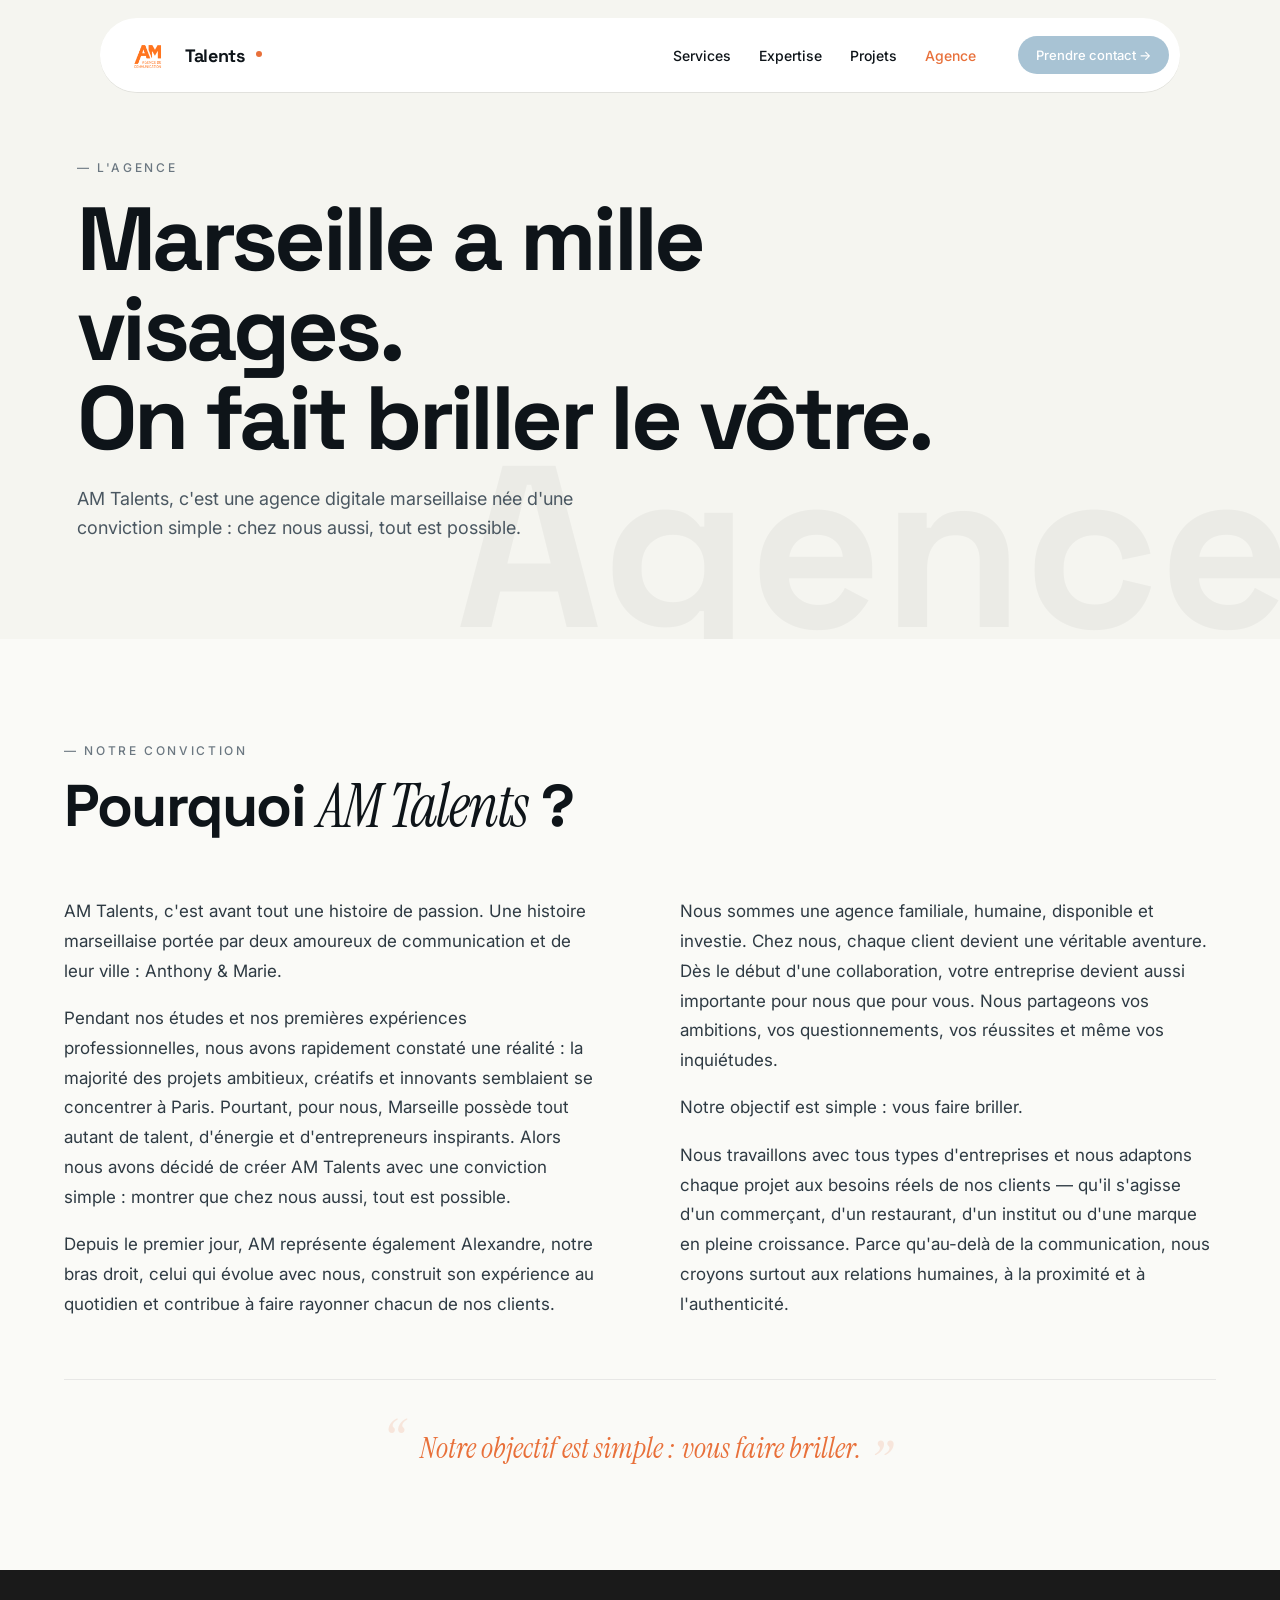
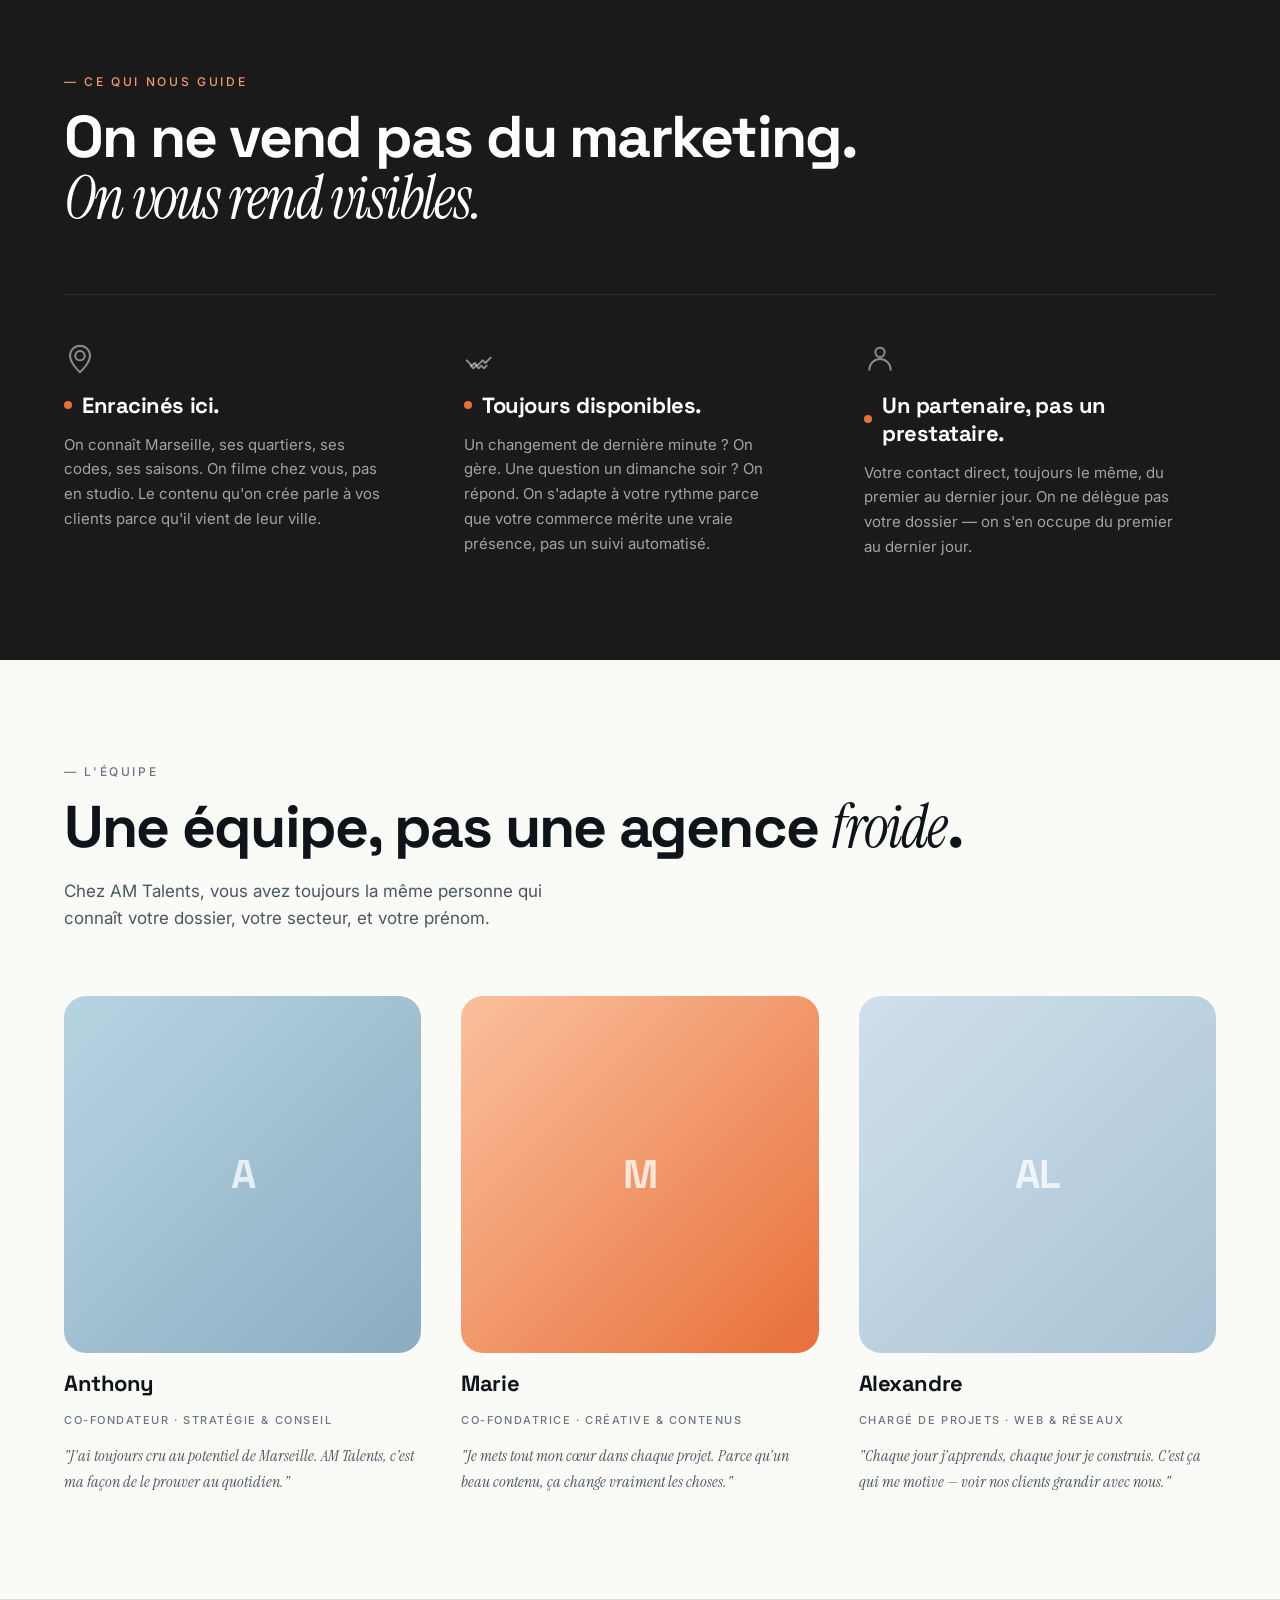
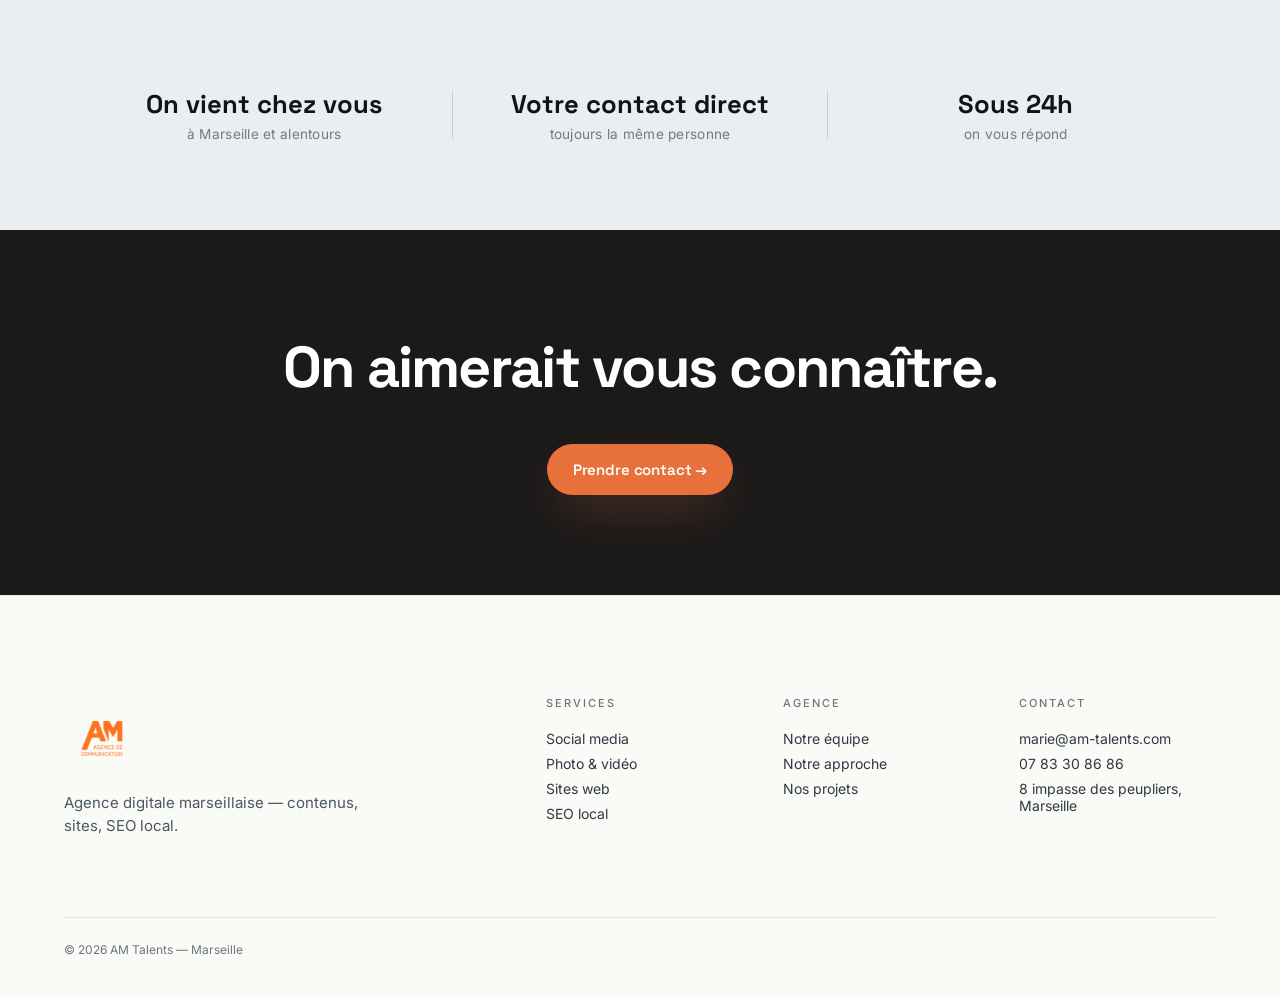
==== commit 971d19a0: "htaccess" ====
--- a/agence.html
+++ b/agence.html
@@ -37,18 +37,18 @@
 
   <!-- NAV -->
   <nav class="am-nav am-nav--static" id="am-nav" aria-label="Navigation principale">
-    <a href="./index.html" class="am-nav__brand" aria-label="AM Talents — accueil">
+    <a href="/" class="am-nav__brand" aria-label="AM Talents — accueil">
       <img src="./assets/logo_am.png" alt="AM Talents" class="am-nav__logo-img">
       <span class="am-nav__word">Talents</span>
       <span class="am-nav__dot" aria-hidden="true"></span>
     </a>
     <div class="am-nav__links">
-      <a href="./services.html">Services</a>
-      <a href="./expertise.html">Expertise</a>
-      <a href="./projets.html">Projets</a>
-      <a href="./agence.html" class="am-nav__link--active">Agence</a>
-    </div>
-    <a href="./contact.html" class="am-nav__cta">Prendre contact →</a>
+      <a href="services">Services</a>
+      <a href="expertise">Expertise</a>
+      <a href="projets">Projets</a>
+      <a href="agence" class="am-nav__link--active">Agence</a>
+    </div>
+    <a href="contact" class="am-nav__cta">Prendre contact →</a>
   </nav>
 
   <main>
@@ -241,7 +241,7 @@
     <!-- CTA FINAL -->
     <section class="am-cta-dark" aria-label="Prendre contact">
       <h2 class="am-cta-dark__title">On aimerait vous connaître.</h2>
-      <a href="./contact.html" class="am-btn am-btn--primary">Prendre contact →</a>
+      <a href="contact" class="am-btn am-btn--primary">Prendre contact →</a>
     </section>
 
   </main>
@@ -256,23 +256,22 @@
       <div class="am-footer__cols">
         <div>
           <div class="am-footer__h">Services</div>
-          <a href="./services.html">Social media</a>
-          <a href="./services.html">Photo &amp; vidéo</a>
-          <a href="./services.html">Sites web</a>
-          <a href="./services.html">SEO local</a>
+          <a href="services">Social media</a>
+          <a href="services">Photo &amp; vidéo</a>
+          <a href="services">Sites web</a>
+          <a href="services">SEO local</a>
         </div>
         <div>
           <div class="am-footer__h">Agence</div>
-          <a href="./agence.html">Notre équipe</a>
-          <a href="./expertise.html">Notre approche</a>
-          <a href="./projets.html">Nos projets</a>
+          <a href="agence">Notre équipe</a>
+          <a href="expertise">Notre approche</a>
+          <a href="projets">Nos projets</a>
         </div>
         <div>
           <div class="am-footer__h">Contact</div>
           <a href="mailto:marie@am-talents.com">marie@am-talents.com</a>
           <a href="tel:0783308686">07 83 30 86 86</a>
-          <a href="https://www.instagram.com/amtalents.mrs">@amtalents.mrs</a>
-          <a href="./contact.html">8 impasse des peupliers, Marseille</a>
+          <a href="contact">8 impasse des peupliers, Marseille</a>
         </div>
       </div>
     </div>
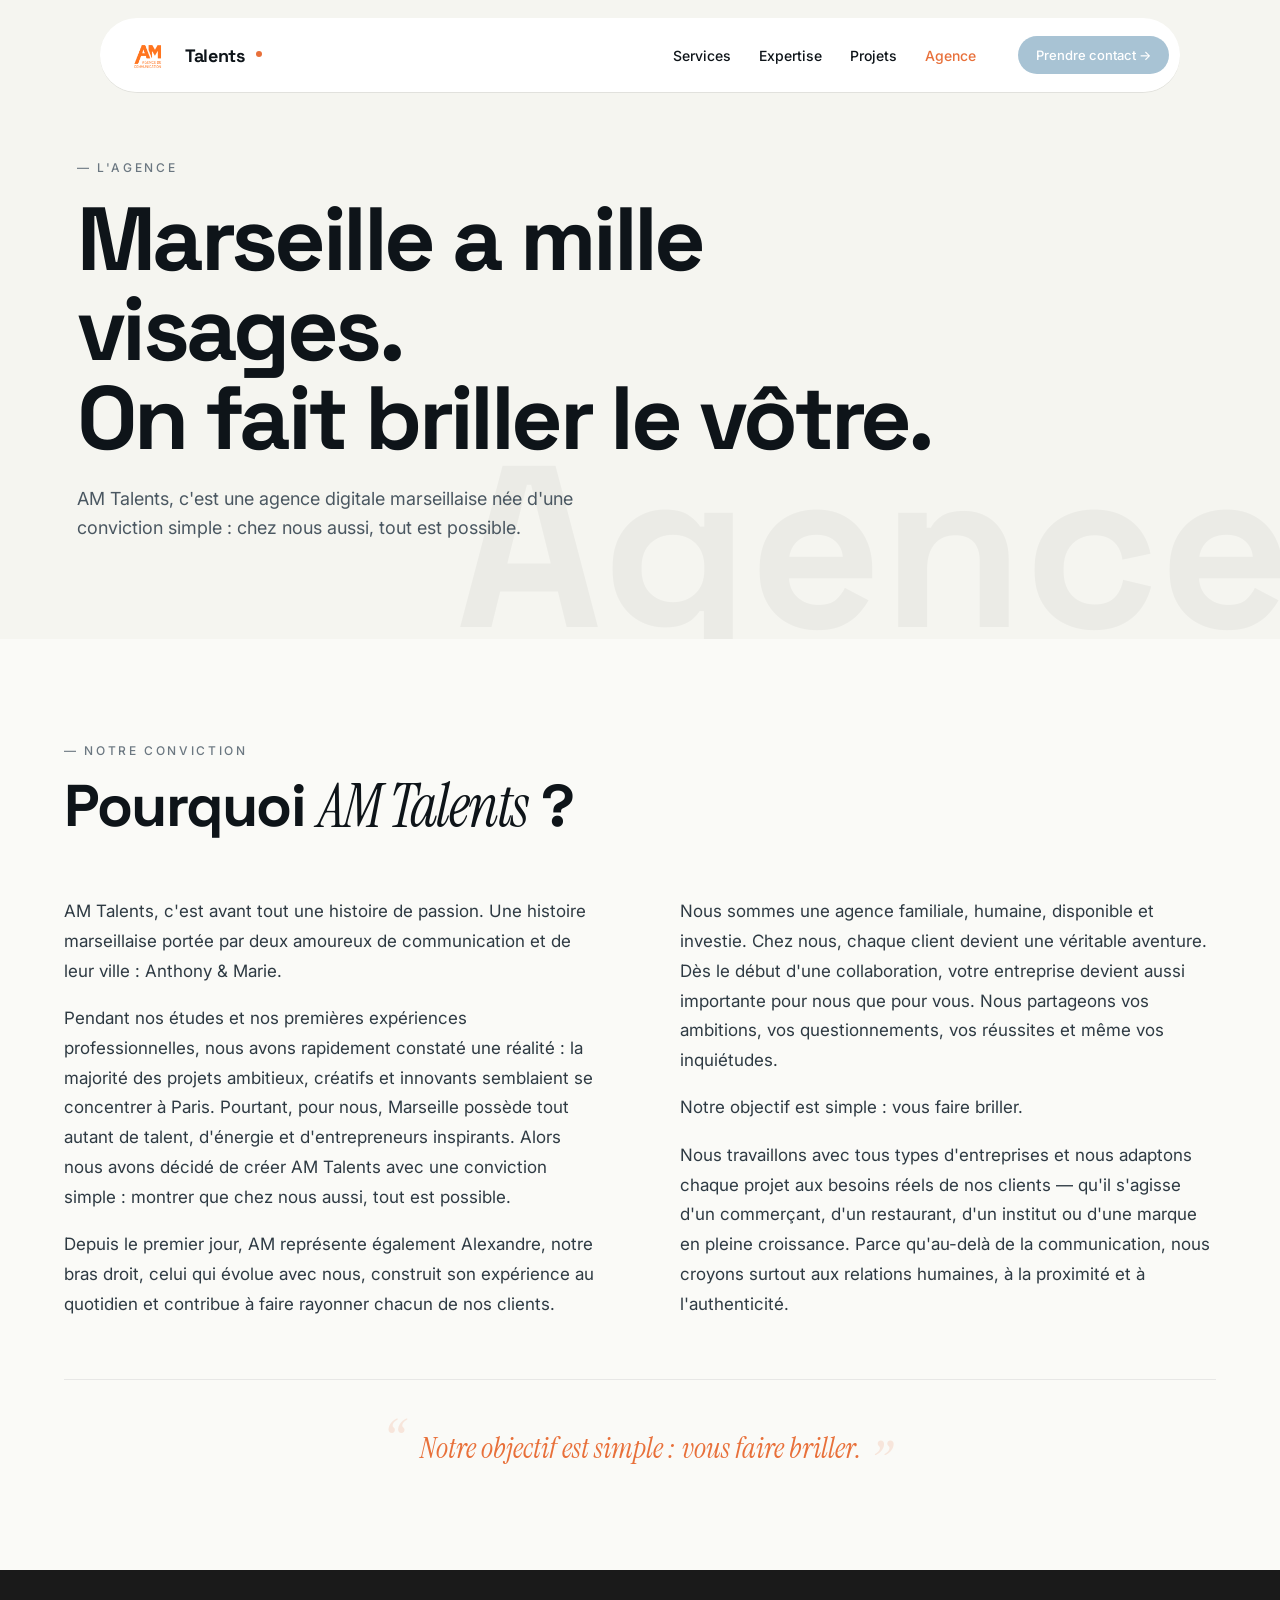
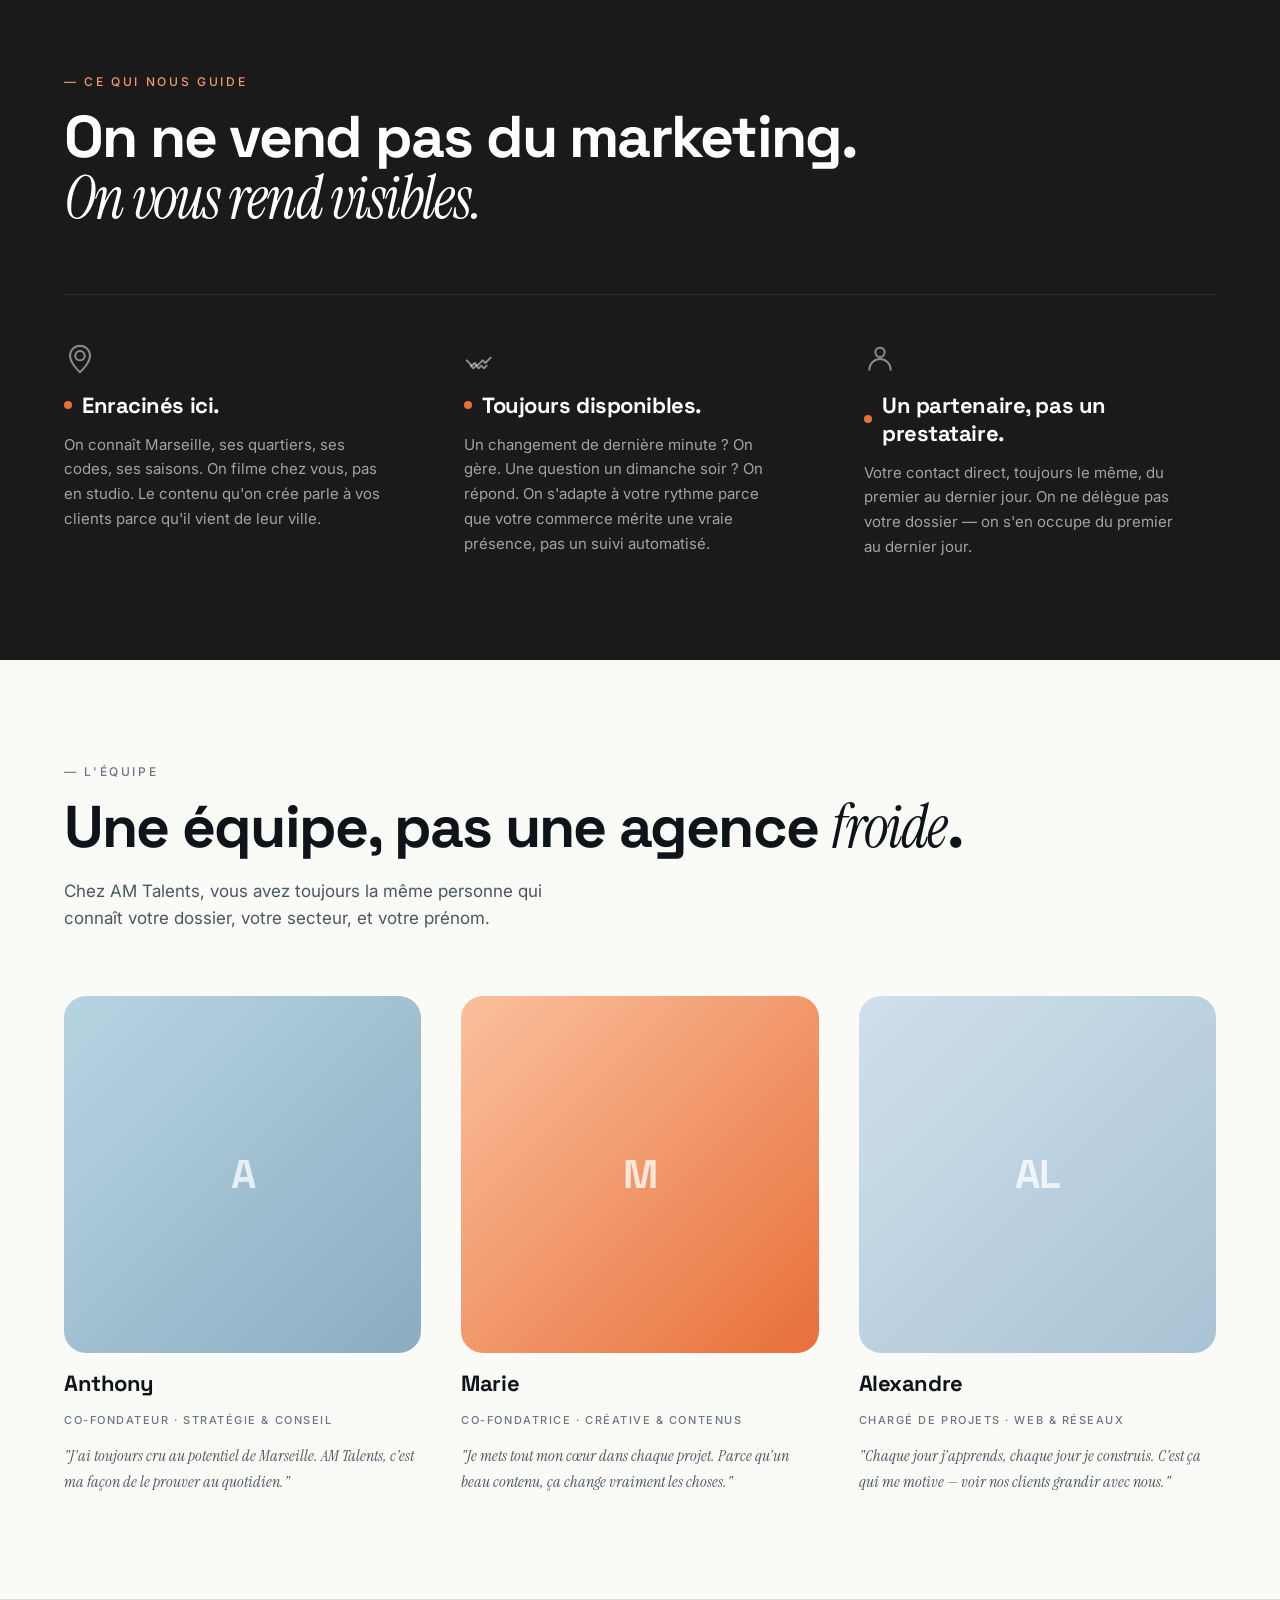
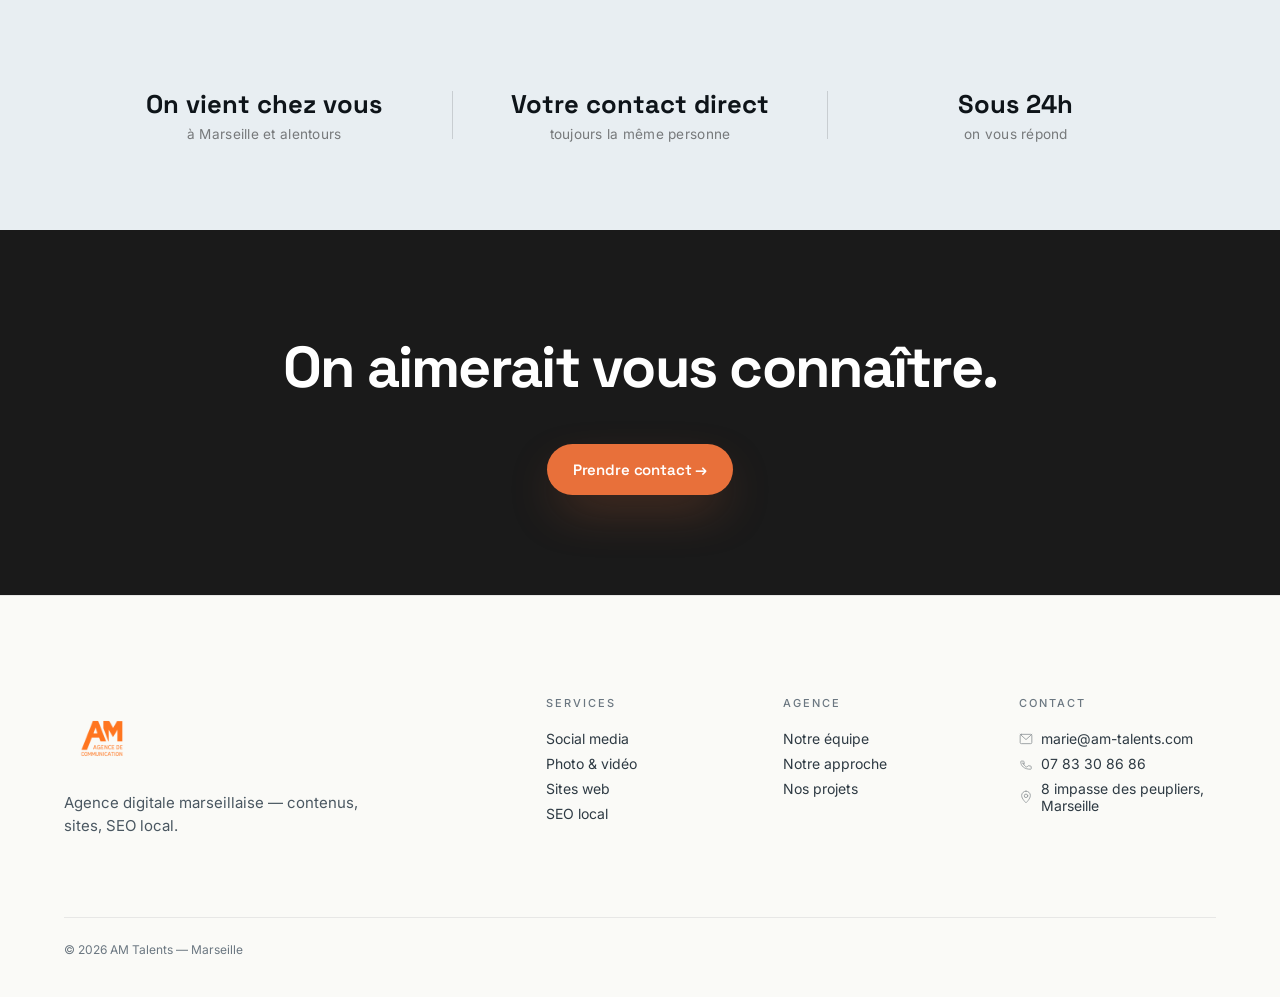
==== commit d2a8e342: "picto et mlle bb" ====
--- a/agence.html
+++ b/agence.html
@@ -269,9 +269,9 @@
         </div>
         <div>
           <div class="am-footer__h">Contact</div>
-          <a href="mailto:marie@am-talents.com">marie@am-talents.com</a>
-          <a href="tel:0783308686">07 83 30 86 86</a>
-          <a href="contact">8 impasse des peupliers, Marseille</a>
+          <a href="mailto:marie@am-talents.com" class="am-footer__contact-link"><svg width="14" height="14" viewBox="0 0 24 24" fill="none" stroke="currentColor" stroke-width="1.5" stroke-linecap="round" stroke-linejoin="round" aria-hidden="true"><rect x="2" y="4" width="20" height="16" rx="2"/><polyline points="2,4 12,13 22,4"/></svg>marie@am-talents.com</a>
+          <a href="tel:0783308686" class="am-footer__contact-link"><svg width="14" height="14" viewBox="0 0 24 24" fill="none" stroke="currentColor" stroke-width="1.5" stroke-linecap="round" stroke-linejoin="round" aria-hidden="true"><path d="M6.6 10.8c1.4 2.8 3.8 5.1 6.6 6.6l2.2-2.2c.27-.27.68-.35 1.02-.22 1.09.4 2.27.62 3.52.62.55 0 1 .45 1 1V20c0 .55-.45 1-1 1C8.82 21 3 15.18 3 8c0-.55.45-1 1-1h3.5c.55 0 1 .45 1 1 0 1.25.2 2.45.57 3.57.11.35.03.74-.22 1.01L6.6 10.8z"/></svg>07 83 30 86 86</a>
+          <a href="contact" class="am-footer__contact-link"><svg width="14" height="14" viewBox="0 0 24 24" fill="none" stroke="currentColor" stroke-width="1.5" stroke-linecap="round" stroke-linejoin="round" aria-hidden="true"><circle cx="12" cy="10" r="3"/><path d="M12 2C7.86 2 4.5 5.36 4.5 9.5c0 5.5 7.5 12.5 7.5 12.5s7.5-7 7.5-12.5C19.5 5.36 16.14 2 12 2z"/></svg>8 impasse des peupliers, Marseille</a>
         </div>
       </div>
     </div>
--- a/css/layout.css
+++ b/css/layout.css
@@ -204,6 +204,20 @@
   color: var(--am-orange-400);
 }
 
+.am-footer__cols .am-footer__contact-link {
+  display: flex;
+  align-items: center;
+  gap: 8px;
+}
+.am-footer__contact-link svg {
+  flex-shrink: 0;
+  opacity: 0.5;
+  transition: opacity var(--am-dur-fast);
+}
+.am-footer__contact-link:hover svg {
+  opacity: 1;
+}
+
 .am-footer__bottom {
   display: flex;
   justify-content: space-between;
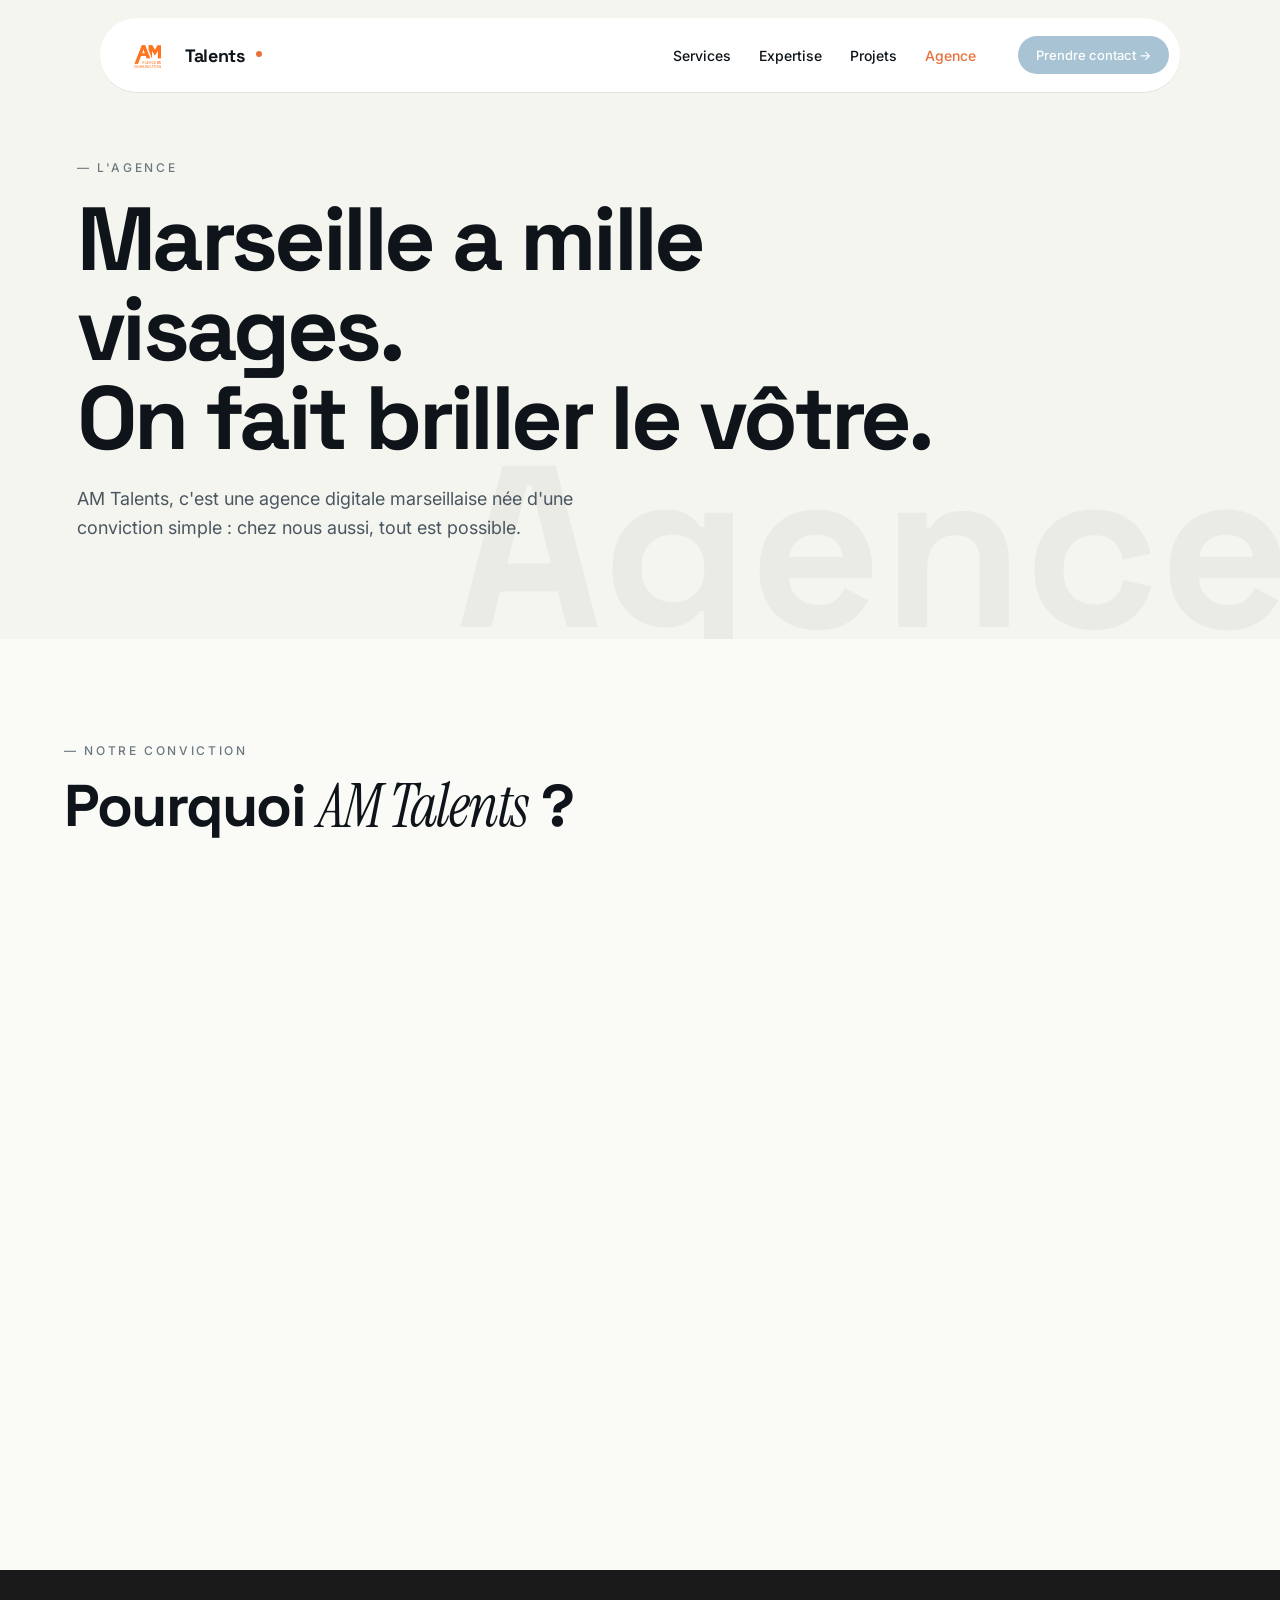
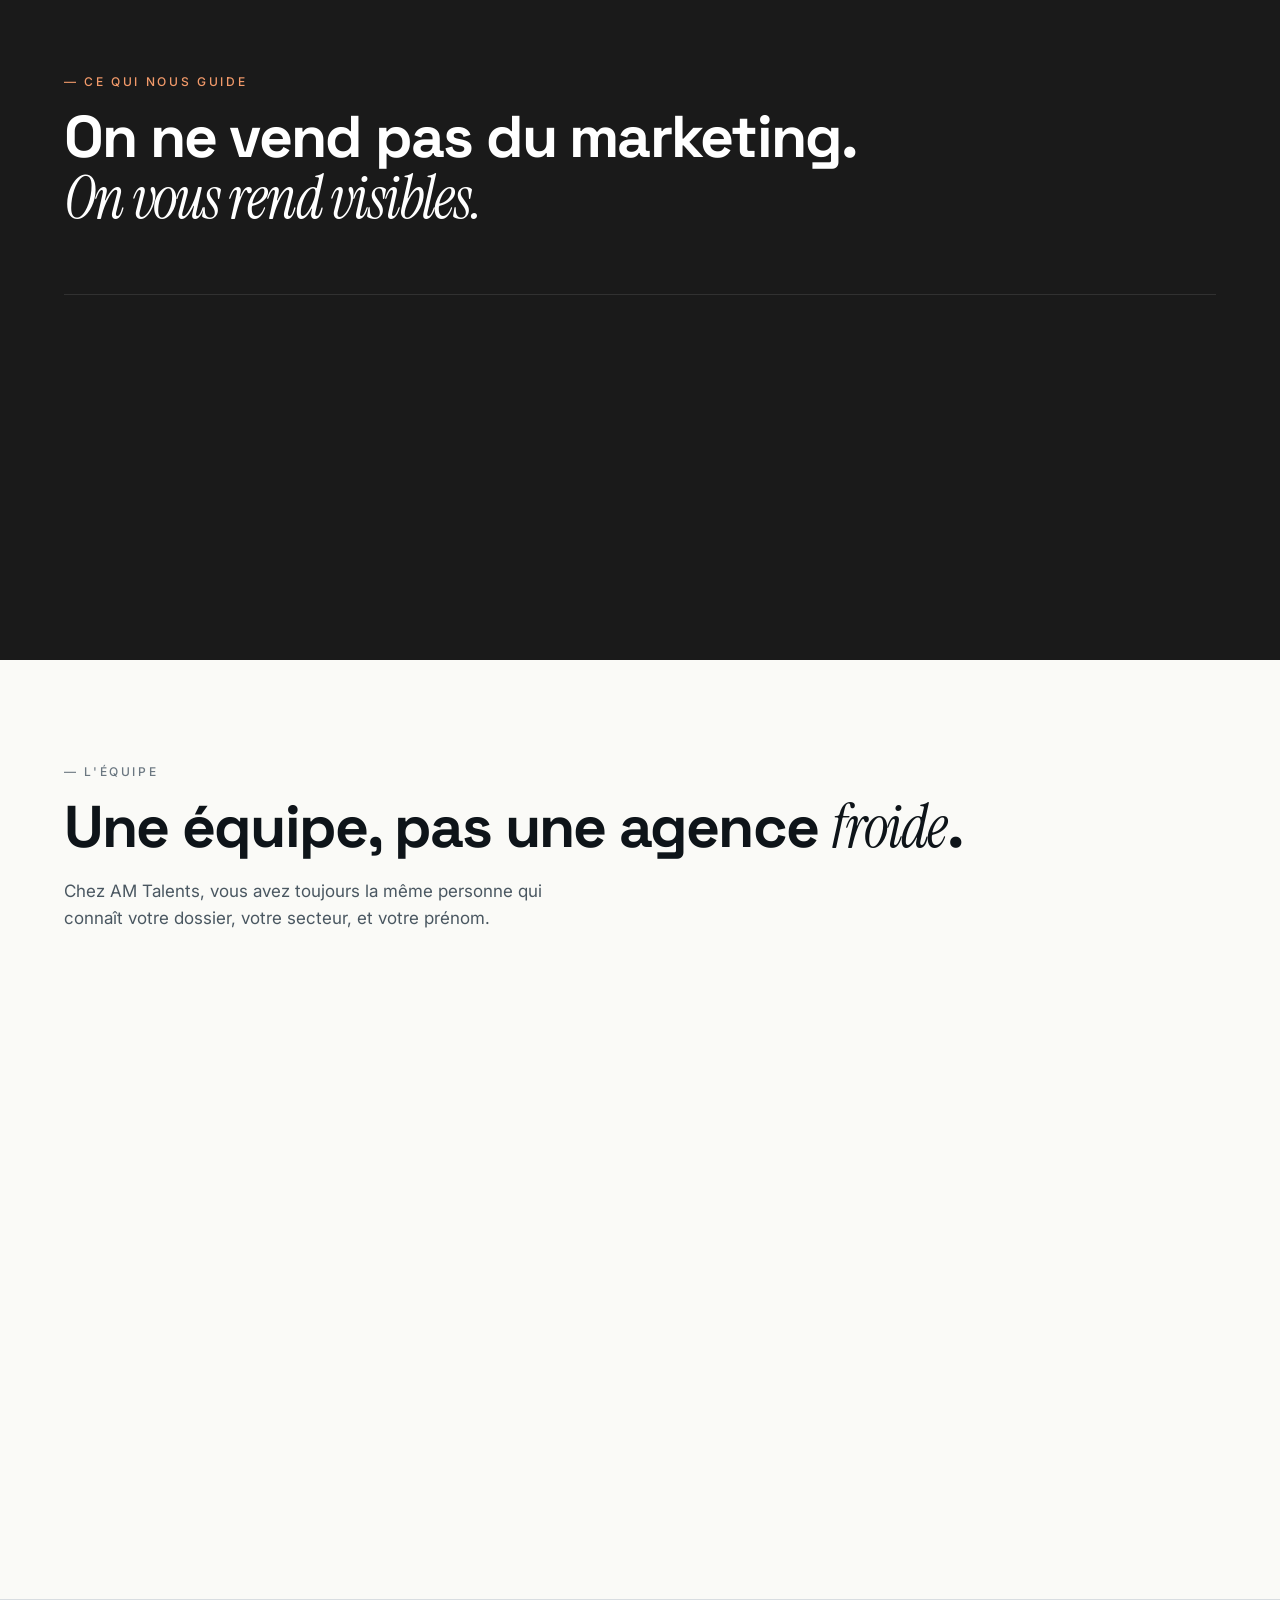
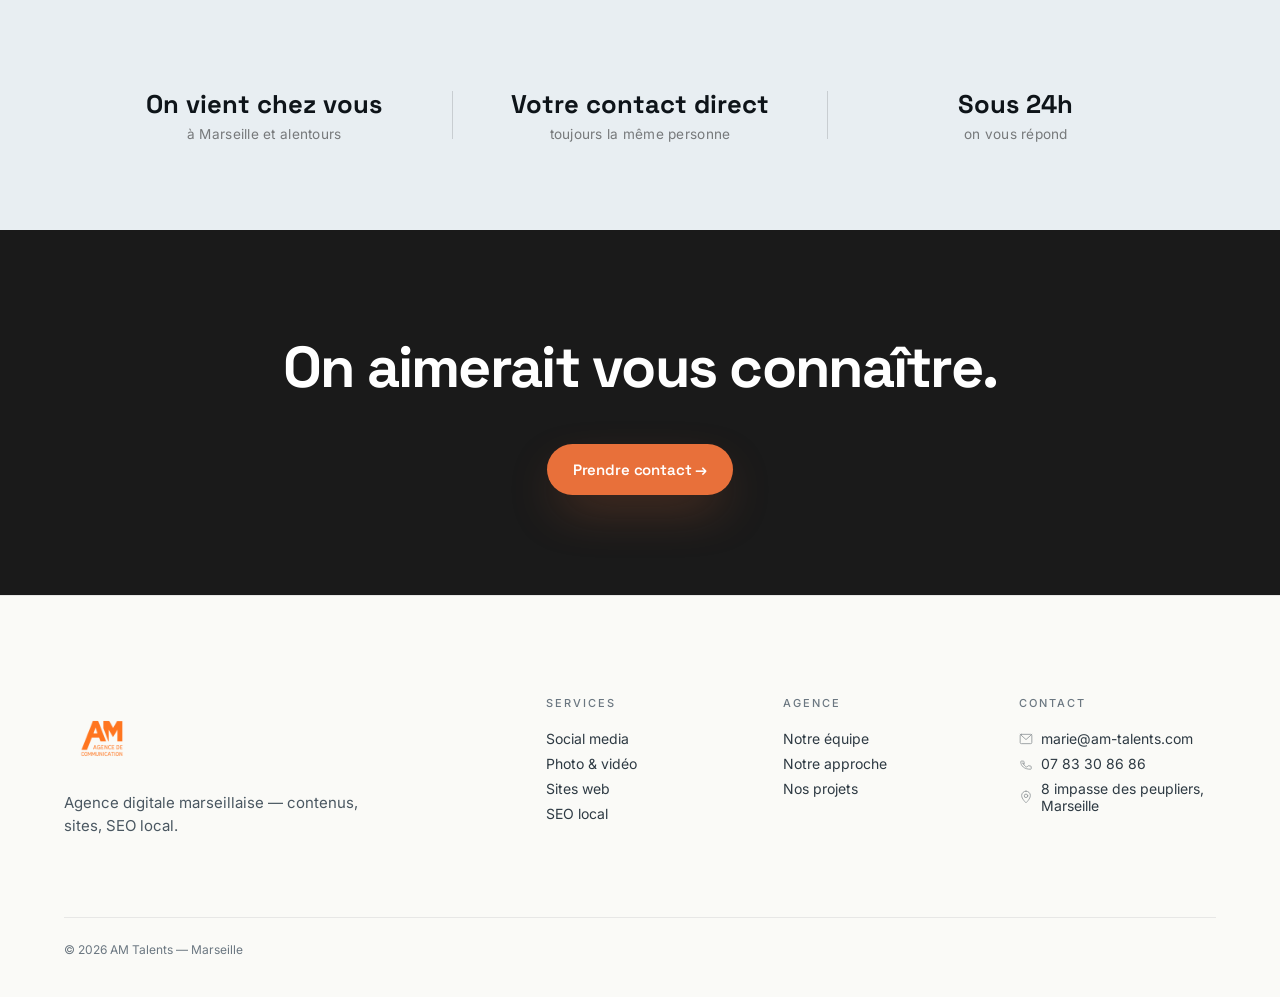
==== commit 6a12de2b: "repair" ====
--- a/agence.html
+++ b/agence.html
@@ -8,15 +8,15 @@
   <title>L'Agence — AM Talents | Qui sommes-nous ?</title>
   <meta name="description" content="AM Talents, agence digitale née à Marseille. Une équipe proche, investie, qui connaît votre ville et vos clients autant que vous.">
   <meta name="robots" content="index, follow">
-  <link rel="canonical" href="https://amtalents.fr/agence.html">
+  <link rel="canonical" href="https://amtalents.com/agence.html">
   <link rel="icon" type="image/png" href="./assets/logo_am.png">
 
   <!-- Open Graph -->
   <meta property="og:type"        content="website">
-  <meta property="og:url"         content="https://amtalents.fr/agence.html">
+  <meta property="og:url"         content="https://amtalents.com/agence.html">
   <meta property="og:title"       content="L'Agence — AM Talents | Marseille">
   <meta property="og:description" content="Une équipe proche, investie, qui connaît votre ville et vos clients autant que vous.">
-  <meta property="og:image"       content="https://amtalents.fr/og-image.jpg">
+  <meta property="og:image"       content="https://amtalents.com/og-image.jpg">
   <meta property="og:locale"      content="fr_FR">
   <meta property="og:site_name"   content="AM Talents">
 
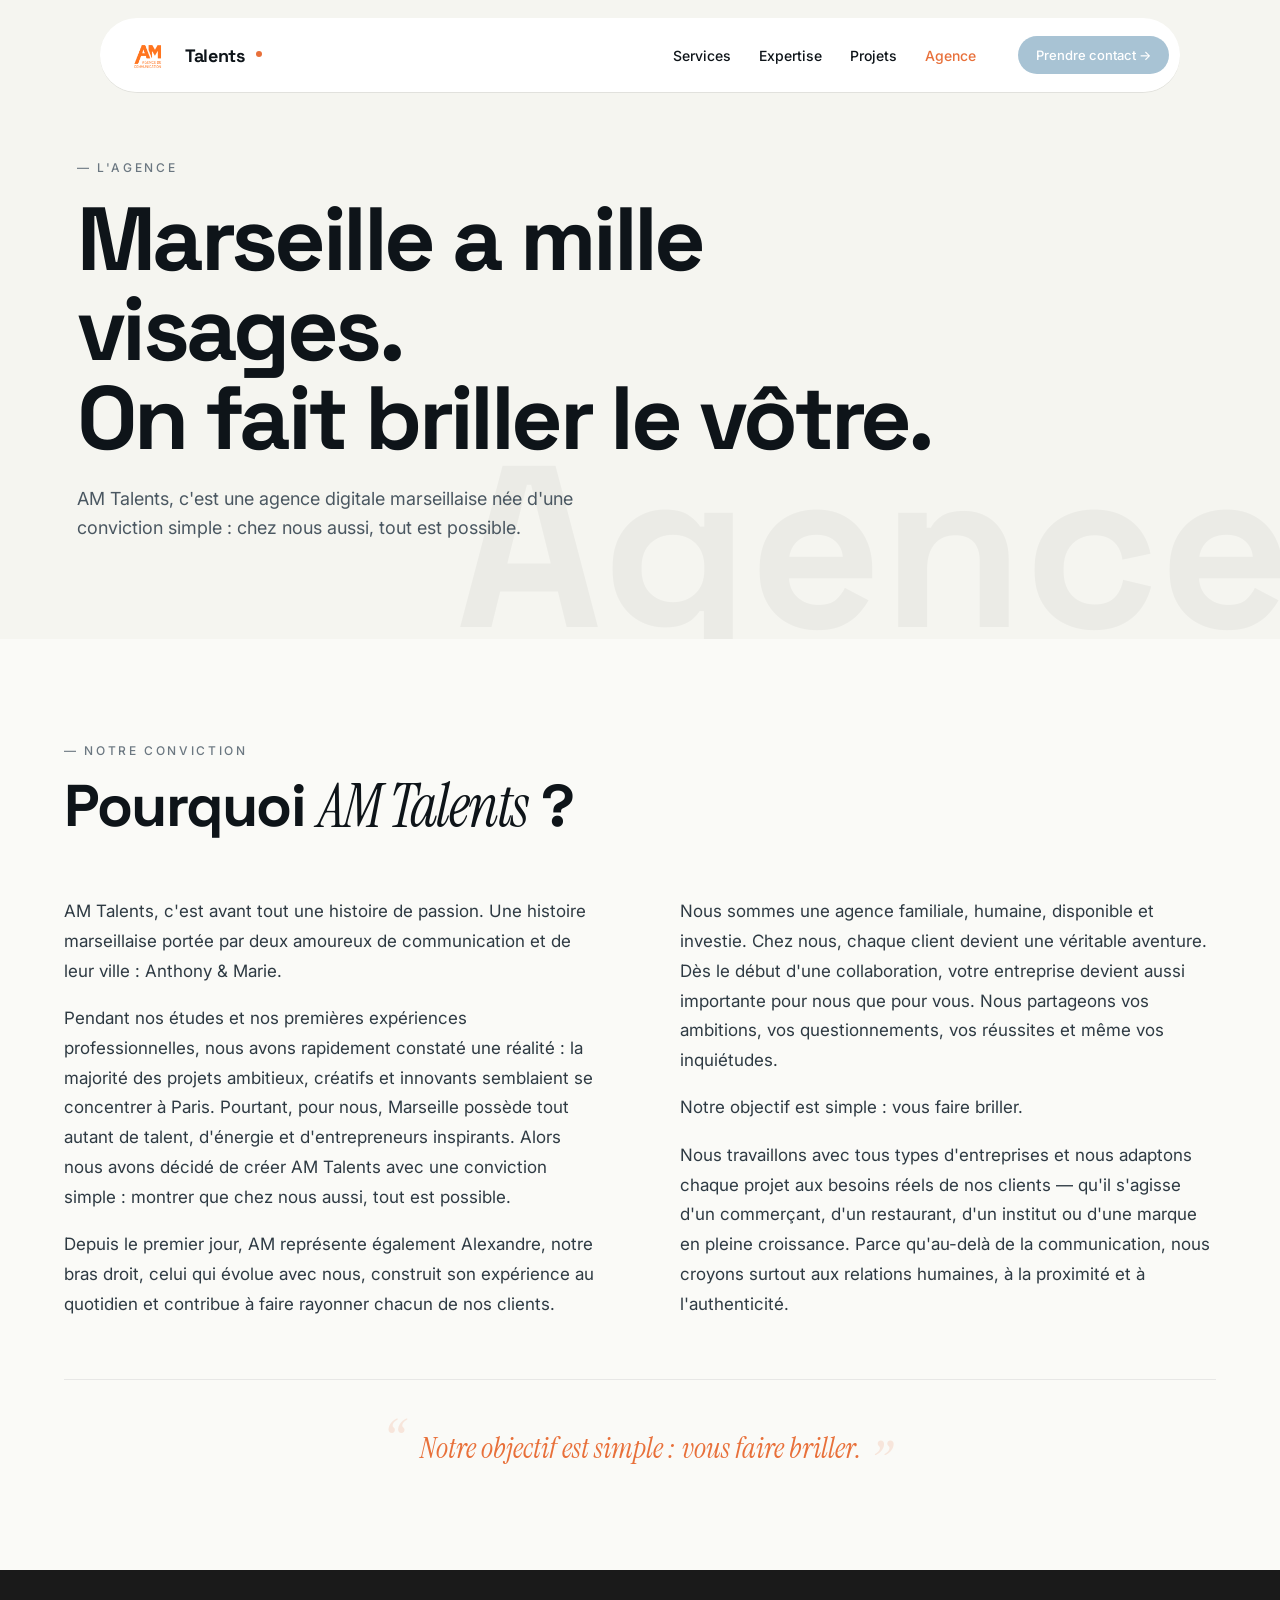
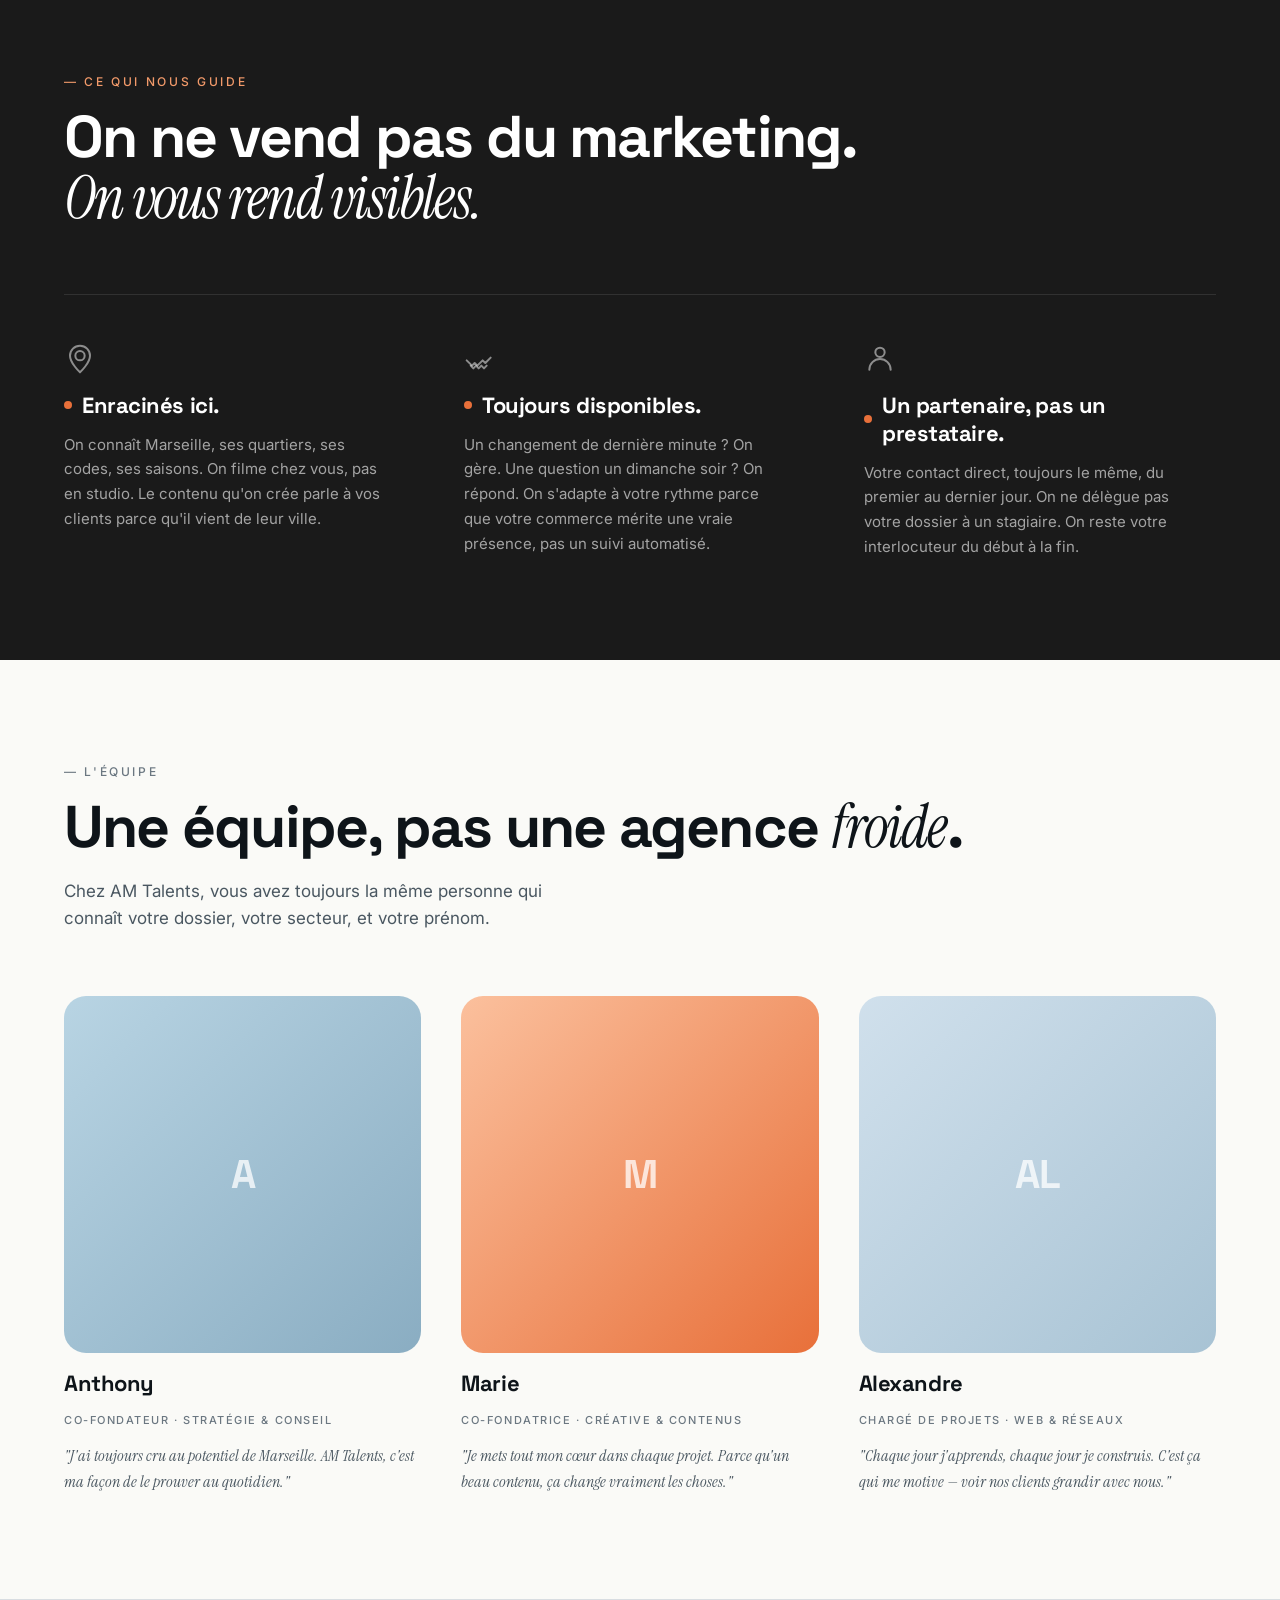
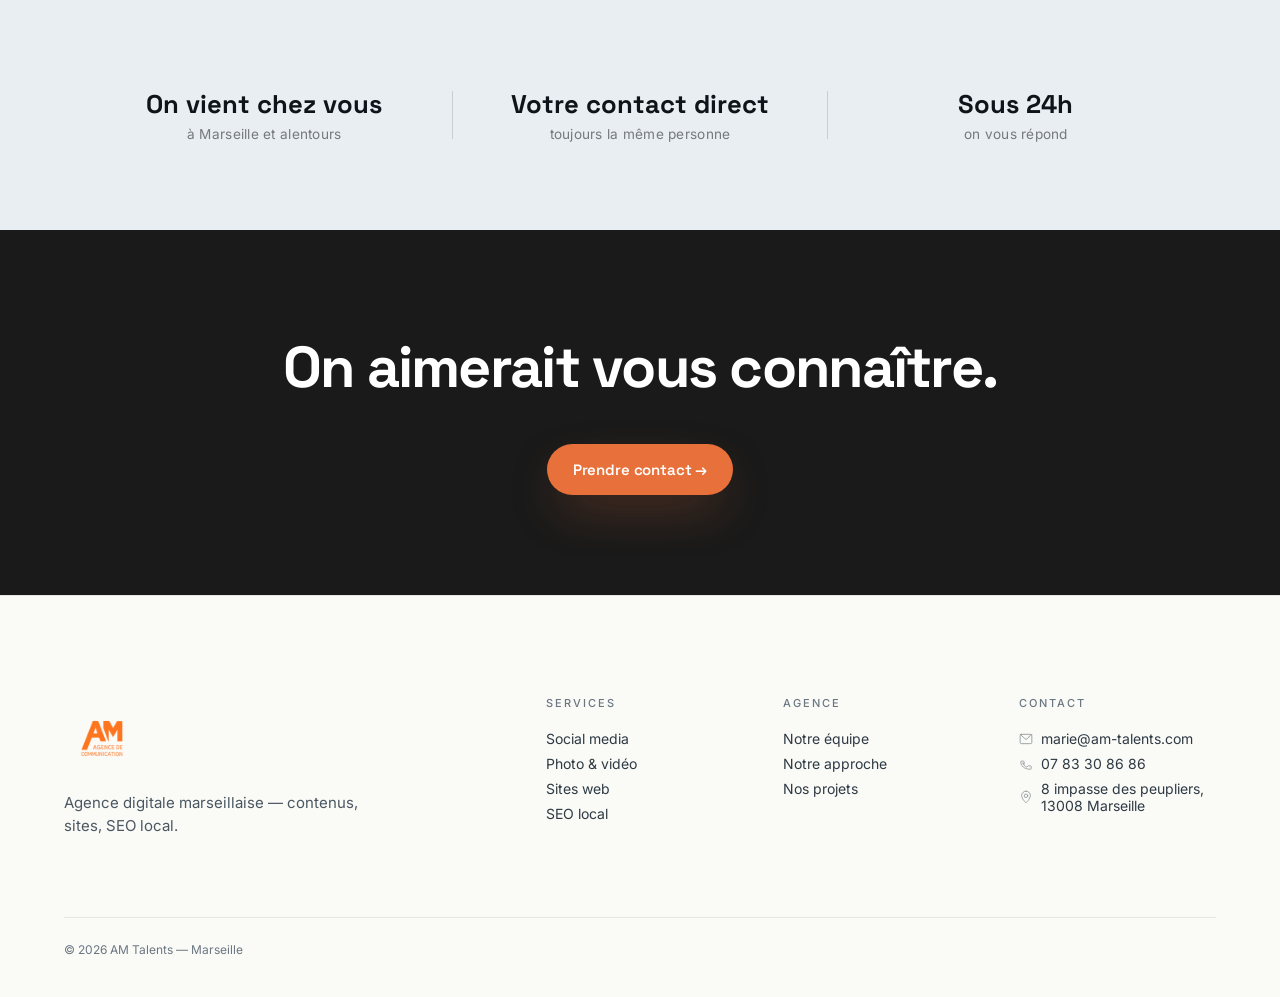
==== commit 7d01c4d1: "modifs 2" ====
--- a/agence.html
+++ b/agence.html
@@ -168,7 +168,7 @@
           </h3>
           <p class="am-value-card__desc">
             Votre contact direct, toujours le même, du premier au dernier jour. On ne délègue
-            pas votre dossier — on s'en occupe du premier au dernier jour.
+            pas votre dossier à un stagiaire. On reste votre interlocuteur du début à la fin.
           </p>
         </div>
 
@@ -256,10 +256,10 @@
       <div class="am-footer__cols">
         <div>
           <div class="am-footer__h">Services</div>
-          <a href="services">Social media</a>
-          <a href="services">Photo &amp; vidéo</a>
-          <a href="services">Sites web</a>
-          <a href="services">SEO local</a>
+          <a href="services#social-media">Social media</a>
+          <a href="services#photo-video">Photo &amp; vidéo</a>
+          <a href="services#sites-web">Sites web</a>
+          <a href="services#seo-local">SEO local</a>
         </div>
         <div>
           <div class="am-footer__h">Agence</div>
@@ -271,7 +271,7 @@
           <div class="am-footer__h">Contact</div>
           <a href="mailto:marie@am-talents.com" class="am-footer__contact-link"><svg width="14" height="14" viewBox="0 0 24 24" fill="none" stroke="currentColor" stroke-width="1.5" stroke-linecap="round" stroke-linejoin="round" aria-hidden="true"><rect x="2" y="4" width="20" height="16" rx="2"/><polyline points="2,4 12,13 22,4"/></svg>marie@am-talents.com</a>
           <a href="tel:0783308686" class="am-footer__contact-link"><svg width="14" height="14" viewBox="0 0 24 24" fill="none" stroke="currentColor" stroke-width="1.5" stroke-linecap="round" stroke-linejoin="round" aria-hidden="true"><path d="M6.6 10.8c1.4 2.8 3.8 5.1 6.6 6.6l2.2-2.2c.27-.27.68-.35 1.02-.22 1.09.4 2.27.62 3.52.62.55 0 1 .45 1 1V20c0 .55-.45 1-1 1C8.82 21 3 15.18 3 8c0-.55.45-1 1-1h3.5c.55 0 1 .45 1 1 0 1.25.2 2.45.57 3.57.11.35.03.74-.22 1.01L6.6 10.8z"/></svg>07 83 30 86 86</a>
-          <a href="contact" class="am-footer__contact-link"><svg width="14" height="14" viewBox="0 0 24 24" fill="none" stroke="currentColor" stroke-width="1.5" stroke-linecap="round" stroke-linejoin="round" aria-hidden="true"><circle cx="12" cy="10" r="3"/><path d="M12 2C7.86 2 4.5 5.36 4.5 9.5c0 5.5 7.5 12.5 7.5 12.5s7.5-7 7.5-12.5C19.5 5.36 16.14 2 12 2z"/></svg>8 impasse des peupliers, Marseille</a>
+          <a href="contact" class="am-footer__contact-link"><svg width="14" height="14" viewBox="0 0 24 24" fill="none" stroke="currentColor" stroke-width="1.5" stroke-linecap="round" stroke-linejoin="round" aria-hidden="true"><circle cx="12" cy="10" r="3"/><path d="M12 2C7.86 2 4.5 5.36 4.5 9.5c0 5.5 7.5 12.5 7.5 12.5s7.5-7 7.5-12.5C19.5 5.36 16.14 2 12 2z"/></svg>8 impasse des peupliers, 13008 Marseille</a>
         </div>
       </div>
     </div>
--- a/css/pages.css
+++ b/css/pages.css
@@ -376,6 +376,7 @@
 
 .am-project__cover {
   width: 100%;
+  aspect-ratio: 3 / 2;
   border-radius: 12px;
   position: relative;
   overflow: hidden;
@@ -383,7 +384,8 @@
 
 .am-project__cover-img {
   width: 100%;
-  height: auto;
+  height: 100%;
+  object-fit: cover;
   display: block;
 }
 
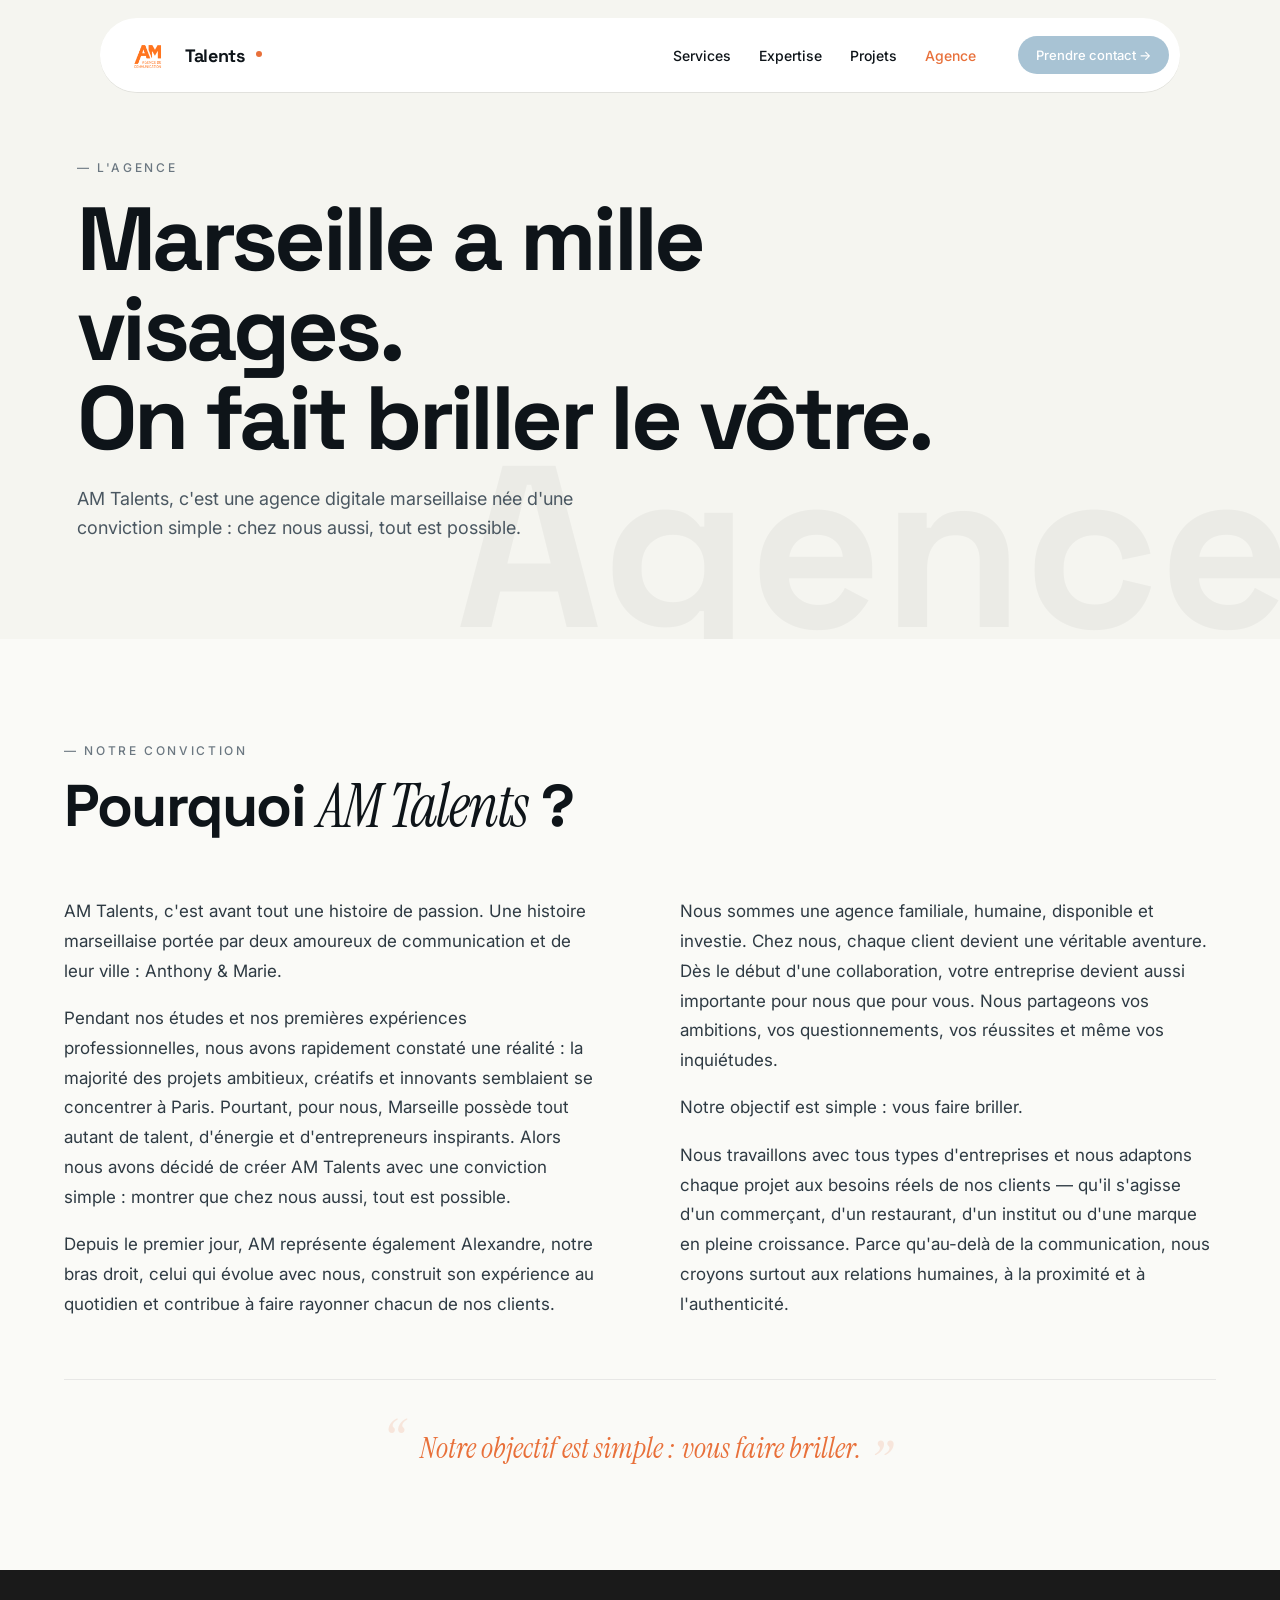
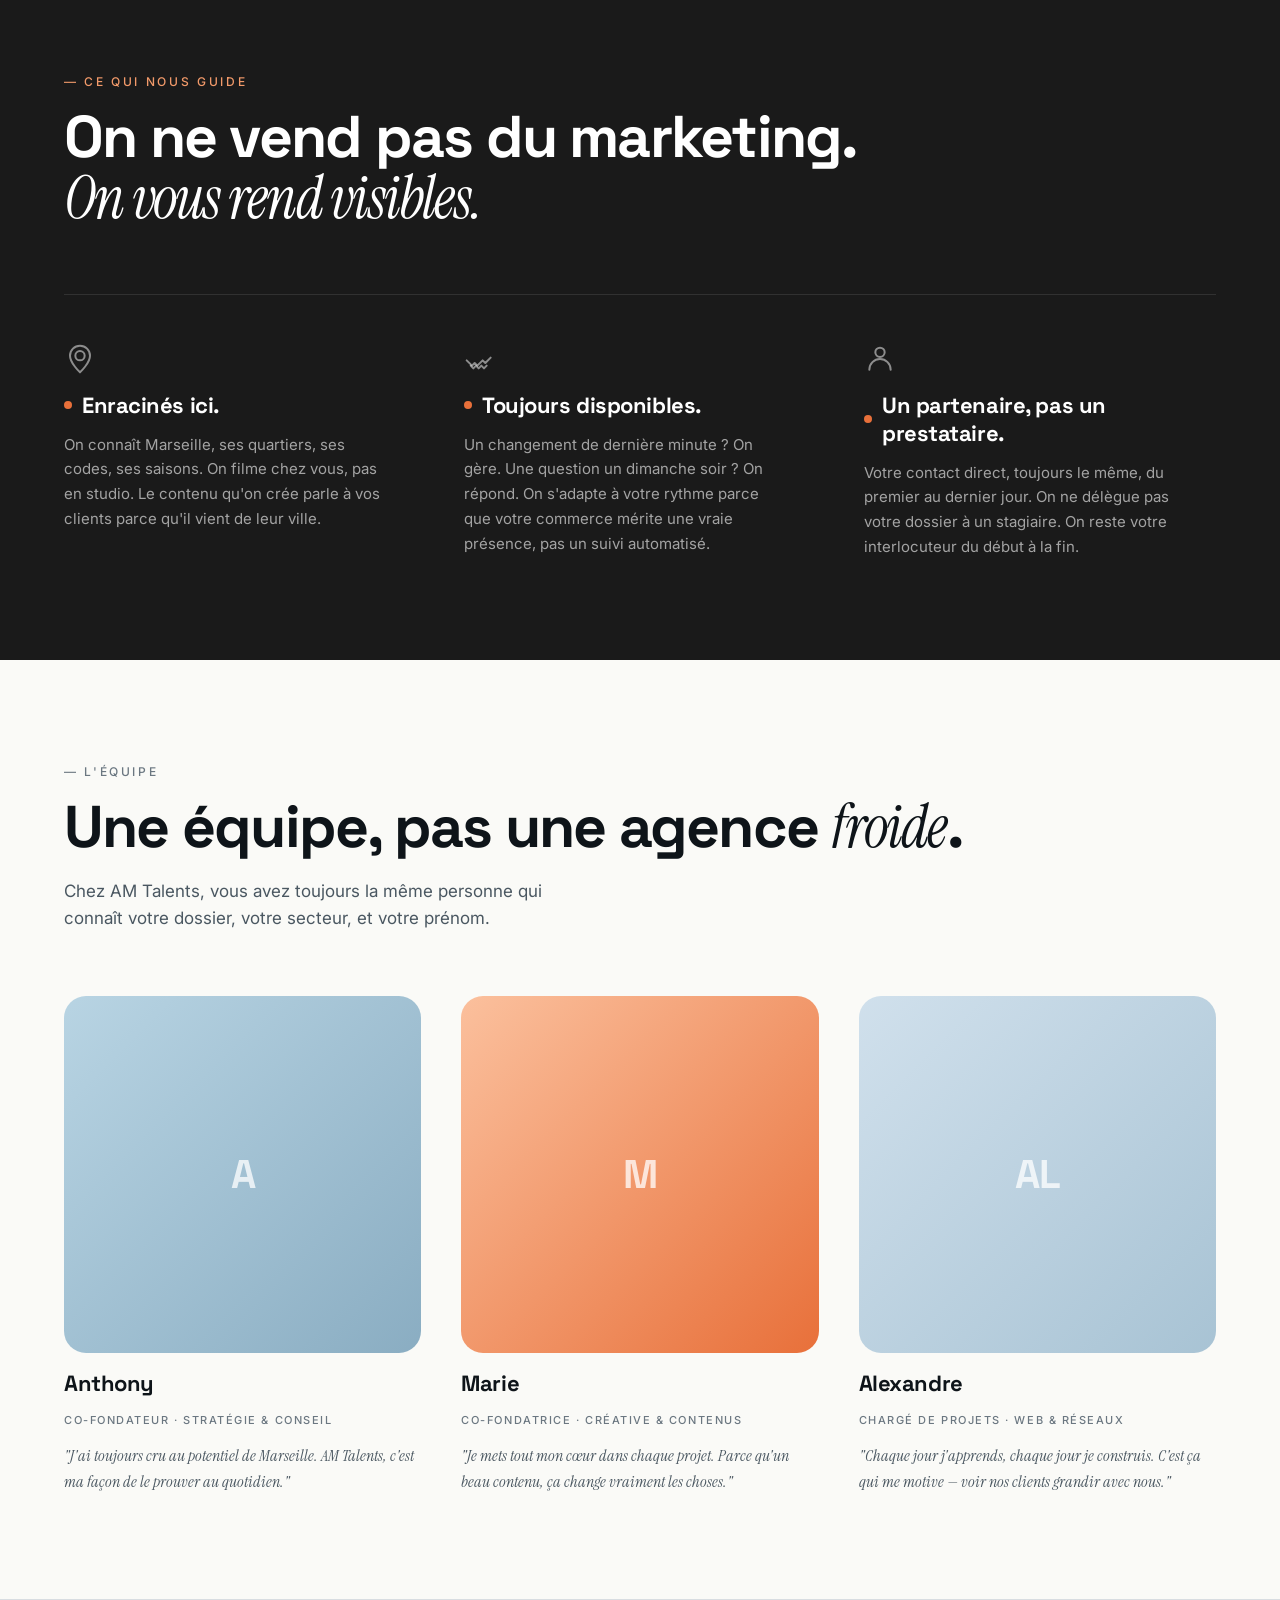
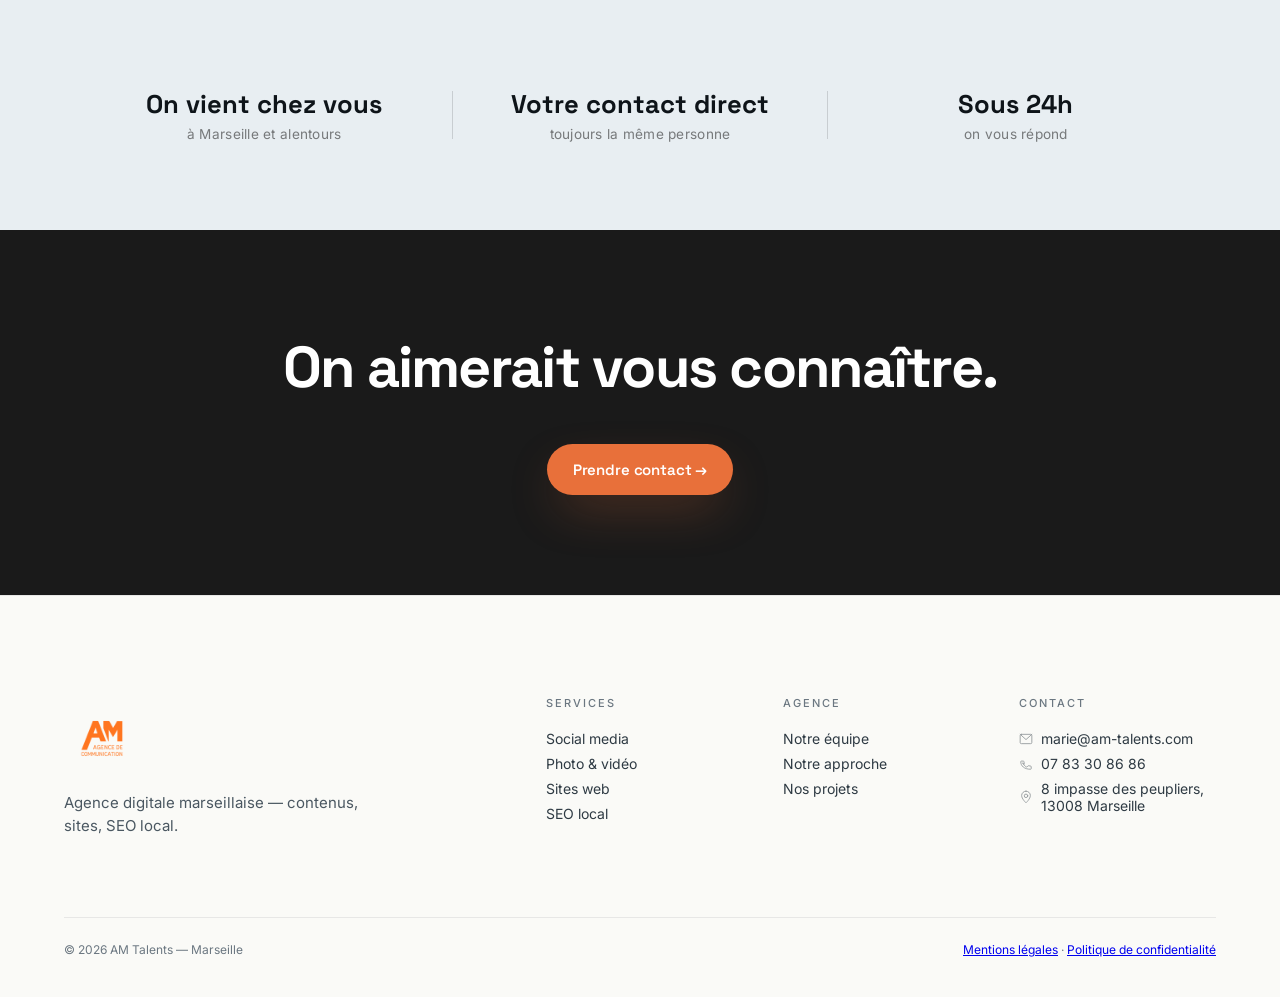
==== commit 27e15a7d: "responsive" ====
--- a/agence.html
+++ b/agence.html
@@ -8,12 +8,12 @@
   <title>L'Agence — AM Talents | Qui sommes-nous ?</title>
   <meta name="description" content="AM Talents, agence digitale née à Marseille. Une équipe proche, investie, qui connaît votre ville et vos clients autant que vous.">
   <meta name="robots" content="index, follow">
-  <link rel="canonical" href="https://amtalents.com/agence.html">
+  <link rel="canonical" href="https://amtalents.com/agence">
   <link rel="icon" type="image/png" href="./assets/logo_am.png">
 
   <!-- Open Graph -->
   <meta property="og:type"        content="website">
-  <meta property="og:url"         content="https://amtalents.com/agence.html">
+  <meta property="og:url"         content="https://amtalents.com/agence">
   <meta property="og:title"       content="L'Agence — AM Talents | Marseille">
   <meta property="og:description" content="Une équipe proche, investie, qui connaît votre ville et vos clients autant que vous.">
   <meta property="og:image"       content="https://amtalents.com/og-image.jpg">
@@ -49,7 +49,22 @@
       <a href="agence" class="am-nav__link--active">Agence</a>
     </div>
     <a href="contact" class="am-nav__cta">Prendre contact →</a>
+    <button class="am-nav__burger" aria-label="Menu" aria-expanded="false">
+      <span></span>
+      <span></span>
+      <span></span>
+    </button>
   </nav>
+
+  <div class="am-nav__mobile" aria-hidden="true">
+    <div class="am-nav__mobile-links">
+      <a href="/services">Services</a>
+      <a href="/expertise">Expertise</a>
+      <a href="/projets">Projets</a>
+      <a href="/agence">Agence</a>
+      <a href="/contact" class="am-nav__mobile-cta">Prendre contact →</a>
+    </div>
+  </div>
 
   <main>
 
@@ -277,6 +292,7 @@
     </div>
     <div class="am-footer__bottom">
       <span>© 2026 AM Talents — Marseille</span>
+      <span><a href="/mentions-legales">Mentions légales</a> · <a href="/politique-de-confidentialite">Politique de confidentialité</a></span>
     </div>
   </footer>
 
--- a/css/main.css
+++ b/css/main.css
@@ -213,3 +213,30 @@
   border-radius: 99px;
   letter-spacing: 0.02em;
 }
+
+/* =========================================================
+   RÈGLES GLOBALES ANTI-DÉBORDEMENT MOBILE
+========================================================= */
+
+html, body { overflow-x: hidden; }
+
+img, video { max-width: 100%; height: auto; }
+
+@media (max-width: 640px) {
+  body { font-size: 15px; }
+
+  input, textarea, select { font-size: 16px !important; }
+
+  .am-h2 {
+    font-size: clamp(1.8rem, 7vw, 2.5rem) !important;
+    line-height: 1.15;
+  }
+
+  .am-eyebrow { font-size: 11px; }
+
+  .am-btn {
+    padding: 14px 24px;
+    font-size: 15px;
+    min-height: 44px;
+  }
+}
--- a/css/layout.css
+++ b/css/layout.css
@@ -227,7 +227,107 @@
   color: var(--am-ink-500);
 }
 
+/* --- Burger menu mobile --- */
+
+.am-nav__burger {
+  display: none;
+  background: none;
+  border: none;
+  cursor: pointer;
+  width: 44px;
+  height: 44px;
+  padding: 10px;
+  position: relative;
+  z-index: 10001;
+  flex-shrink: 0;
+}
+
+.am-nav__burger span {
+  display: block;
+  width: 24px;
+  height: 2px;
+  background: var(--am-ink-900);
+  margin: 5px auto;
+  transition: all 0.3s ease;
+}
+
+/* Barres blanches sur le hero sombre (accueil avant scroll) */
+.am-nav:not(.am-nav--static):not(.scrolled) .am-nav__burger span {
+  background: rgba(255, 255, 255, 0.9);
+}
+
+.am-nav__burger.is-active span:nth-child(1) {
+  transform: translateY(7px) rotate(45deg);
+}
+.am-nav__burger.is-active span:nth-child(2) {
+  opacity: 0;
+}
+.am-nav__burger.is-active span:nth-child(3) {
+  transform: translateY(-7px) rotate(-45deg);
+}
+
+/* Menu plein-écran mobile */
+
+.am-nav__mobile {
+  position: fixed;
+  top: 0;
+  left: 0;
+  width: 100%;
+  height: 100vh;
+  background: rgba(255, 255, 255, 0.98);
+  backdrop-filter: blur(20px);
+  -webkit-backdrop-filter: blur(20px);
+  display: flex;
+  align-items: center;
+  justify-content: center;
+  opacity: 0;
+  pointer-events: none;
+  transition: opacity 0.3s ease;
+  z-index: 10000;
+}
+
+.am-nav__mobile.is-open {
+  opacity: 1;
+  pointer-events: auto;
+}
+
+.am-nav__mobile-links {
+  display: flex;
+  flex-direction: column;
+  gap: 1.5rem;
+  text-align: center;
+}
+
+.am-nav__mobile-links a {
+  font-family: var(--am-font-display);
+  font-size: 2rem;
+  font-weight: 700;
+  color: var(--am-ink-900);
+  text-decoration: none;
+  letter-spacing: -0.02em;
+  transition: color 0.2s ease;
+}
+
+.am-nav__mobile-links a:hover {
+  color: var(--am-orange-400);
+}
+
+.am-nav__mobile-cta {
+  margin-top: 1rem;
+  padding: 14px 32px;
+  background: var(--am-orange-400);
+  color: white !important;
+  border-radius: 99px;
+  font-size: 1.1rem !important;
+}
+
 /* --- Responsive --- */
+
+@media (max-width: 1024px) {
+  .am-nav__links  { display: none; }
+  .am-nav__cta    { display: none; }
+  .am-nav__burger { display: flex; align-items: center; justify-content: center; }
+}
 
 @media (max-width: 960px) {
   .am-footer__top { grid-template-columns: 1fr; gap: 48px; }
@@ -235,8 +335,27 @@
 }
 
 @media (max-width: 640px) {
-  .am-footer { padding-left: 24px; padding-right: 24px; }
   .am-nav { width: 92vw; padding: 8px 8px 8px 16px; }
-  .am-nav__links { display: none; }
-  .am-footer__cols { grid-template-columns: 1fr; }
-}
+
+  .am-footer { padding: 0; }
+
+  .am-footer__top {
+    display: flex;
+    flex-direction: column;
+    gap: 40px;
+    padding: 60px 24px 40px;
+    margin-bottom: 0;
+  }
+
+  .am-footer__cols {
+    grid-template-columns: 1fr 1fr;
+    gap: 32px;
+  }
+
+  .am-footer__bottom {
+    flex-direction: column;
+    text-align: center;
+    gap: 12px;
+    padding: 20px 24px;
+  }
+}
--- a/css/pages.css
+++ b/css/pages.css
@@ -1246,6 +1246,297 @@
 }
 
 .am-home-cta > * { position: relative; z-index: 1; }
+
+/* =========================================================
+   PAGES LÉGALES — mentions légales, politique de confidentialité
+========================================================= */
+
+.am-legal {
+  background: var(--am-paper, #F5F5F0);
+  padding: 80px 6% 100px;
+}
+
+.am-legal__inner {
+  max-width: 760px;
+  margin: 0 auto;
+  font-size: 16px;
+  line-height: 1.75;
+  color: var(--am-ink-700, rgba(26,26,26,0.78));
+}
+
+.am-legal__inner h2 {
+  font-family: var(--am-font-display);
+  font-weight: 700;
+  font-size: clamp(1.4rem, 2.5vw, 1.8rem);
+  letter-spacing: -0.02em;
+  color: var(--am-ink-900);
+  margin: 48px 0 16px;
+}
+
+.am-legal__inner h2:first-child { margin-top: 0; }
+
+.am-legal__inner h3 {
+  font-family: var(--am-font-display);
+  font-weight: 600;
+  font-size: 1.05rem;
+  color: var(--am-ink-900);
+  margin: 28px 0 8px;
+}
+
+.am-legal__inner p { margin: 0 0 1.1rem; }
+
+.am-legal__inner ul {
+  margin: 0 0 1.4rem 1.2rem;
+  padding: 0;
+}
+
+.am-legal__inner li { margin: 0 0 0.5rem; }
+
+.am-legal__inner a {
+  color: var(--am-orange-400, #E8703A);
+  text-decoration: underline;
+  text-underline-offset: 3px;
+}
+
+.am-legal__updated {
+  display: block;
+  margin-top: 48px;
+  padding-top: 24px;
+  border-top: 1px solid rgba(26,26,26,0.08);
+  font-size: 13px;
+  color: var(--am-ink-500, rgba(26,26,26,0.55));
+  font-style: italic;
+}
+
+/* =========================================================
+   FORMULAIRE CONTACT — mention RGPD
+========================================================= */
+
+.am-contact__rgpd {
+  font-size: 12px;
+  line-height: 1.5;
+  color: var(--am-ink-500, rgba(26,26,26,0.55));
+  margin: 16px 0 0;
+  max-width: 480px;
+}
+
+.am-contact__rgpd a {
+  color: inherit;
+  text-decoration: underline;
+  text-underline-offset: 2px;
+}
+
+.am-contact__rgpd a:hover { color: var(--am-orange-400, #E8703A); }
+
+/* =========================================================
+   MOBILE — ≤ 640px
+   Optimisation smartphone pour toutes les pages secondaires
+========================================================= */
+
+@media (max-width: 640px) {
+
+  /* --- Hero secondaire --- */
+
+  .am-page-hero {
+    min-height: 50vh;
+    padding: 100px 24px 40px;
+  }
+
+  .am-page-hero__title {
+    font-size: clamp(2rem, 8vw, 3rem) !important;
+  }
+
+  .am-page-hero__sub { font-size: 15px; }
+
+  .am-page-hero::before {
+    font-size: clamp(5rem, 14vw, 8rem) !important;
+    opacity: 0.5;
+  }
+
+  /* --- Page Services — blocs détaillés --- */
+
+  .am-services-detail { padding: 60px 24px; }
+
+  .am-service-block {
+    padding: 48px 24px;
+    grid-template-columns: 1fr;
+    gap: 16px;
+  }
+
+  .am-service-block::before {
+    font-size: 5rem;
+    right: 16px;
+    top: 16px;
+    transform: none;
+  }
+
+  .am-service-block__num  { font-size: 32px; }
+  .am-service-block__title { font-size: 28px !important; }
+  .am-service-block__tagline { font-size: 17px !important; }
+  .am-service-block__desc { font-size: 15px; }
+
+  .am-services-note { padding: 48px 24px; }
+
+  .am-process { padding: 60px 24px; }
+
+  .am-process__steps {
+    grid-template-columns: 1fr;
+    gap: 40px;
+  }
+
+  .am-process--dark .am-process__step:not(:last-child)::after { display: none; }
+
+  /* --- Grille projets --- */
+
+  .am-projects-page { padding: 60px 24px; }
+
+  .am-portfolio__grid {
+    grid-template-columns: 1fr !important;
+    gap: 1.5rem;
+  }
+
+  .am-project__cover { min-height: 220px; }
+  .am-project__title { font-size: 22px; }
+  .am-project__links { gap: 8px; }
+
+  .am-project__link {
+    padding: 10px 16px;
+    font-size: 13px;
+  }
+
+  /* --- Expertise — blocs alternés --- */
+
+  .am-expertise-block {
+    grid-template-columns: 1fr;
+    gap: 24px;
+    padding: 48px 24px;
+  }
+
+  .am-expertise-block:nth-child(even) { direction: ltr; }
+
+  .am-expertise-block__visual {
+    aspect-ratio: 16/10;
+    border-radius: 12px;
+  }
+
+  .am-expertise-detail__row { padding: 48px 24px; }
+
+  /* --- Agence — manifeste, valeurs, équipe --- */
+
+  .am-manifesto { padding: 60px 24px; }
+
+  .am-manifesto__grid {
+    grid-template-columns: 1fr;
+    gap: 24px;
+  }
+
+  .am-manifesto__pull-quote blockquote {
+    font-size: 1.2rem !important;
+    padding: 0 20px;
+  }
+
+  .am-manifesto__pull-quote blockquote::before,
+  .am-manifesto__pull-quote blockquote::after { font-size: 2.5rem; }
+
+  .am-values { padding: 60px 24px; }
+
+  .am-values__grid {
+    grid-template-columns: 1fr;
+    gap: 32px;
+  }
+
+  .am-team { padding: 60px 24px; }
+
+  .am-team__grid {
+    grid-template-columns: 1fr;
+    gap: 32px;
+  }
+
+  .am-team-card__photo {
+    max-width: 260px;
+    margin: 0 auto;
+  }
+
+  /* --- Bandeau engagements --- */
+
+  .am-engagements {
+    flex-direction: column;
+    gap: 24px;
+    padding: 40px 24px;
+  }
+
+  .am-engagement__sep { width: 60px; height: 1px; }
+  .am-engagement { padding: 0; }
+
+  /* --- Page Contact --- */
+
+  .am-contact-page {
+    grid-template-columns: 1fr;
+    gap: 32px;
+    padding: 60px 24px;
+  }
+
+  .am-contact-page__title { font-size: clamp(2.2rem, 9vw, 3rem) !important; }
+
+  .am-contact-page__form { padding: 24px; }
+
+  .am-contact-page__form .am-field input,
+  .am-contact-page__form .am-field textarea {
+    font-size: 16px !important;
+    padding: 12px 0;
+  }
+
+  .am-contact-page__reassurance {
+    flex-direction: column;
+    gap: 12px;
+    text-align: center;
+    padding: 32px 24px;
+  }
+
+  /* --- CTA sombre --- */
+  .am-cta-dark { padding: 60px 24px; }
+
+  /* --- Home CTA --- */
+  .am-home-cta { padding: 80px 24px; }
+
+  /* --- Pages légales --- */
+  .am-legal { padding: 60px 24px 80px; }
+}
+
+/* =========================================================
+   TABLETTE — 641px – 1024px
+========================================================= */
+
+@media (min-width: 641px) and (max-width: 1024px) {
+
+  .am-page-hero { padding: 120px 5% 60px; }
+
+  .am-service-block {
+    padding: 60px 40px;
+    gap: 40px;
+  }
+
+  .am-manifesto__grid { gap: 48px; }
+
+  .am-values__grid,
+  .am-team__grid {
+    grid-template-columns: 1fr 1fr;
+    gap: 32px;
+  }
+
+  .am-expertise-block {
+    padding: 4rem 5%;
+    gap: 3rem;
+  }
+
+  .am-contact-page {
+    padding: 60px 40px 80px;
+    gap: 48px;
+  }
+
+  .am-cta-dark { padding: 80px 40px; }
+  .am-home-cta { padding: 100px 40px; }
+}
 
 .am-home-cta .am-eyebrow { color: var(--am-orange-300); }
 
